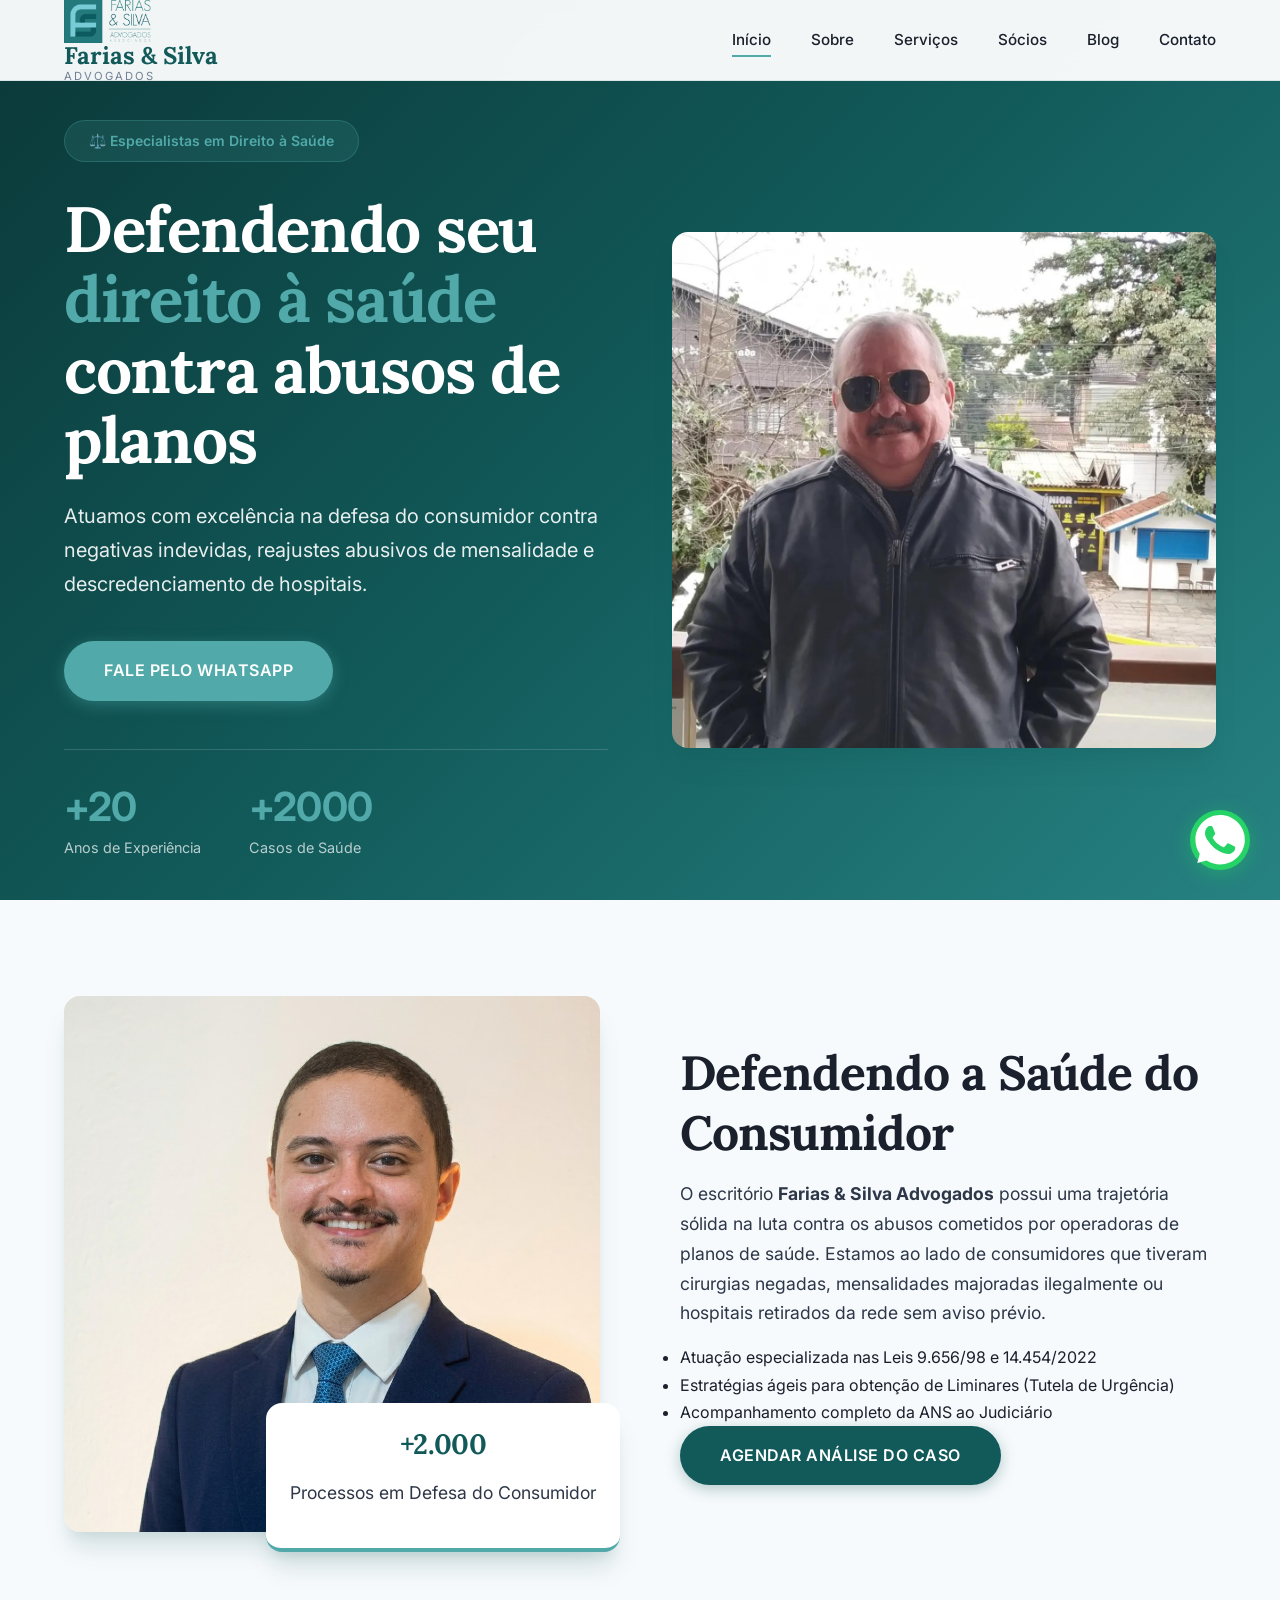
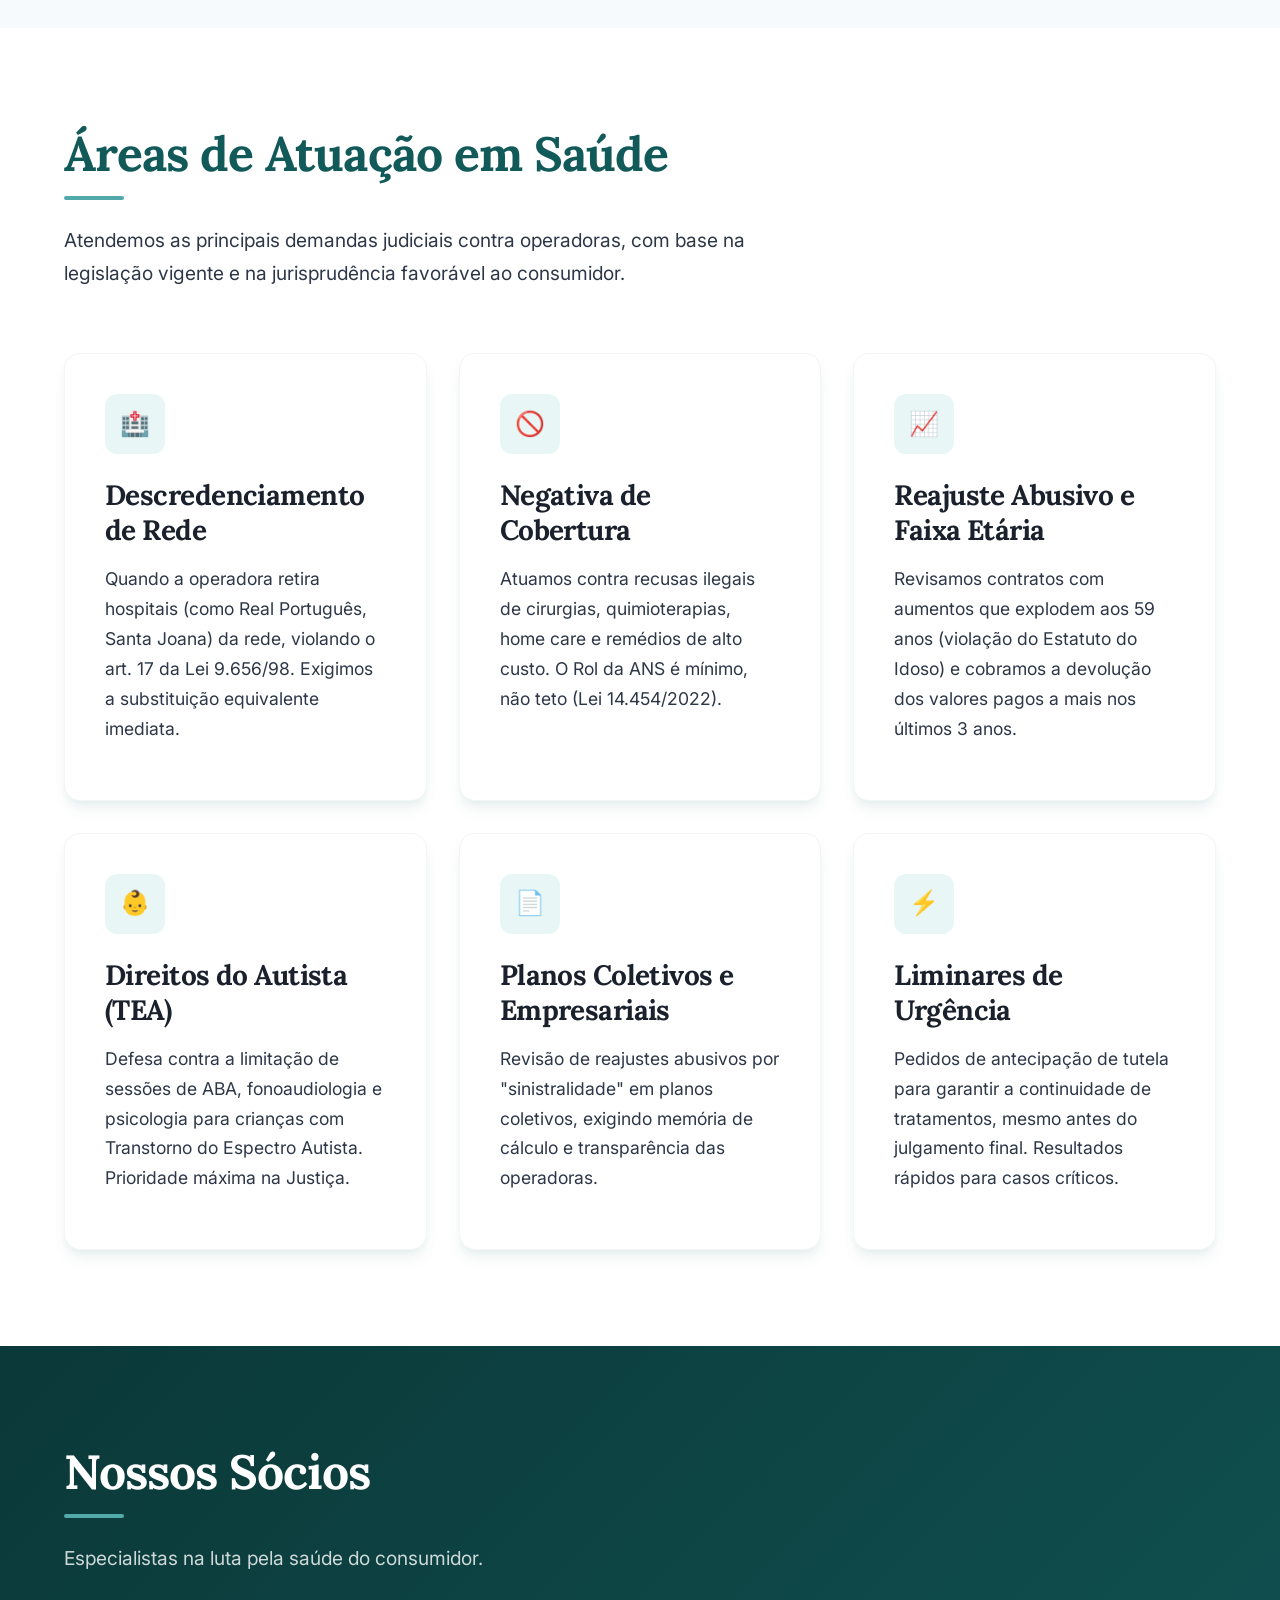
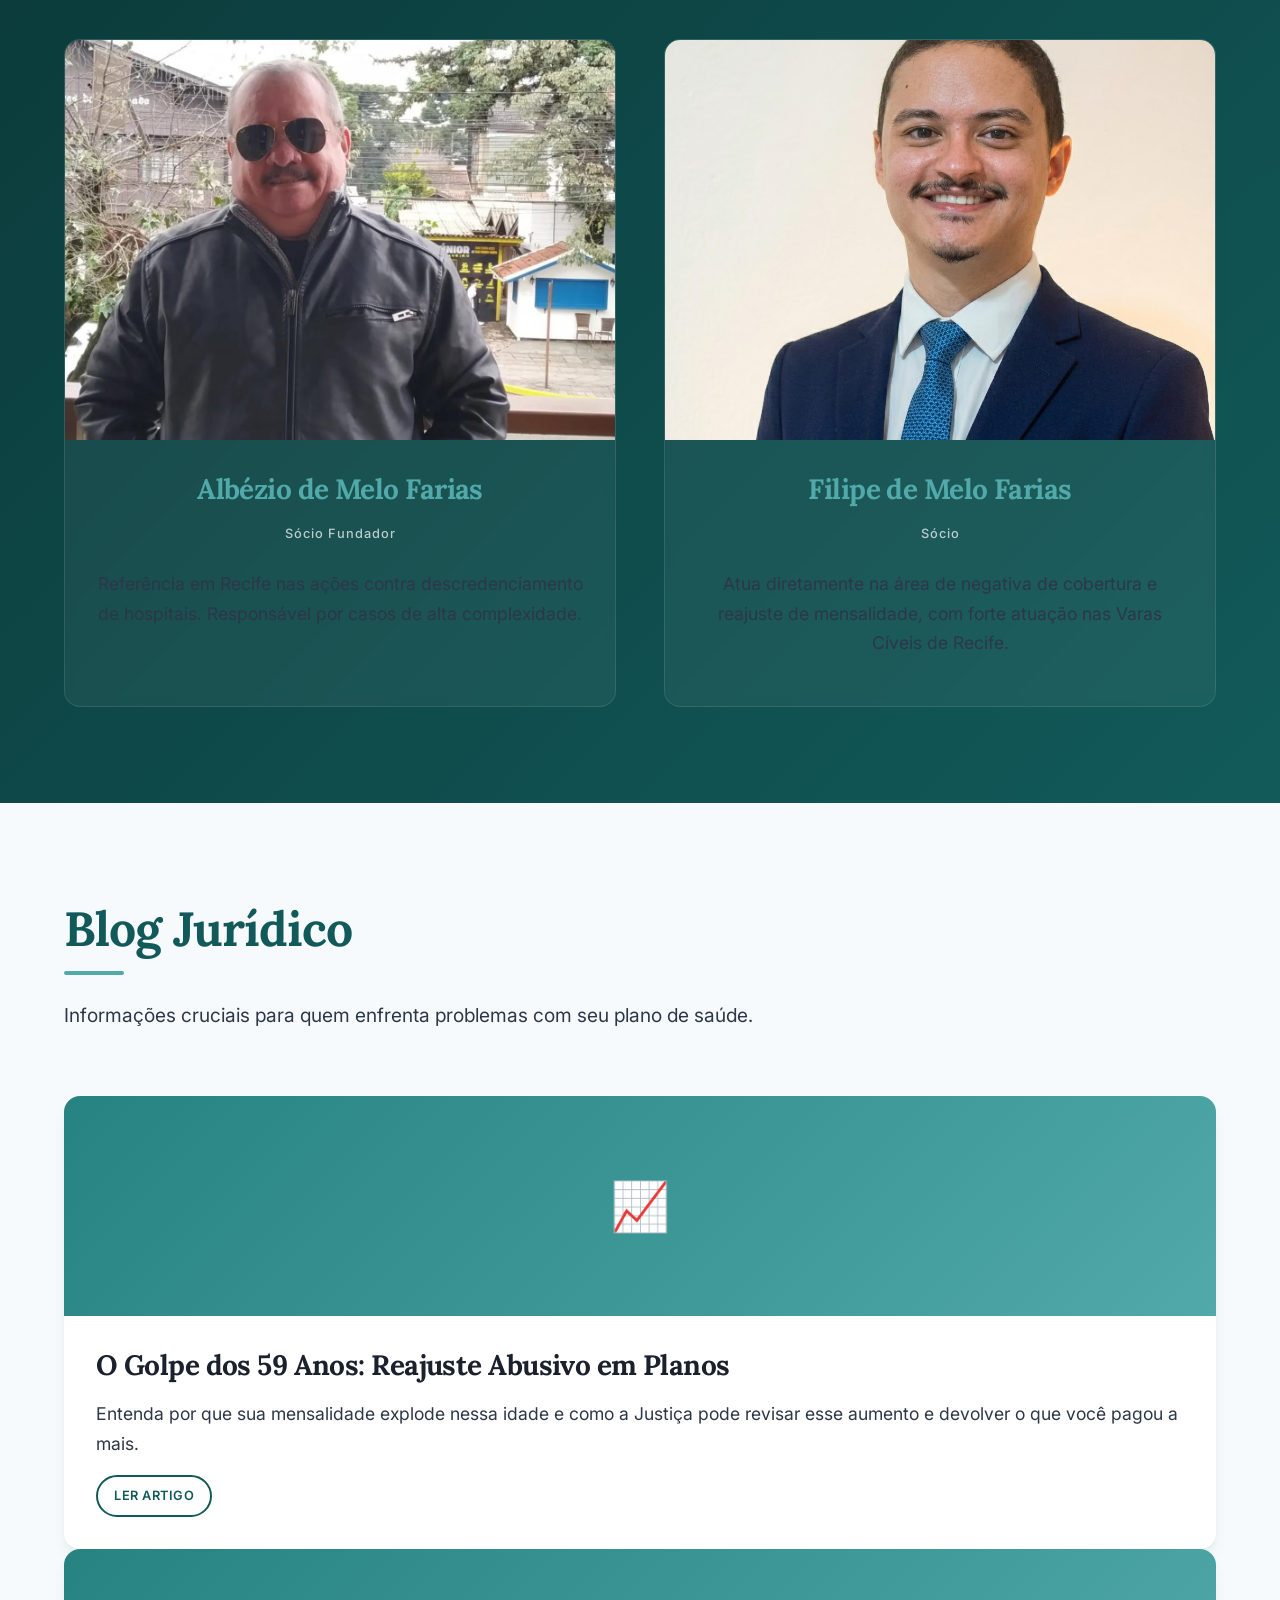
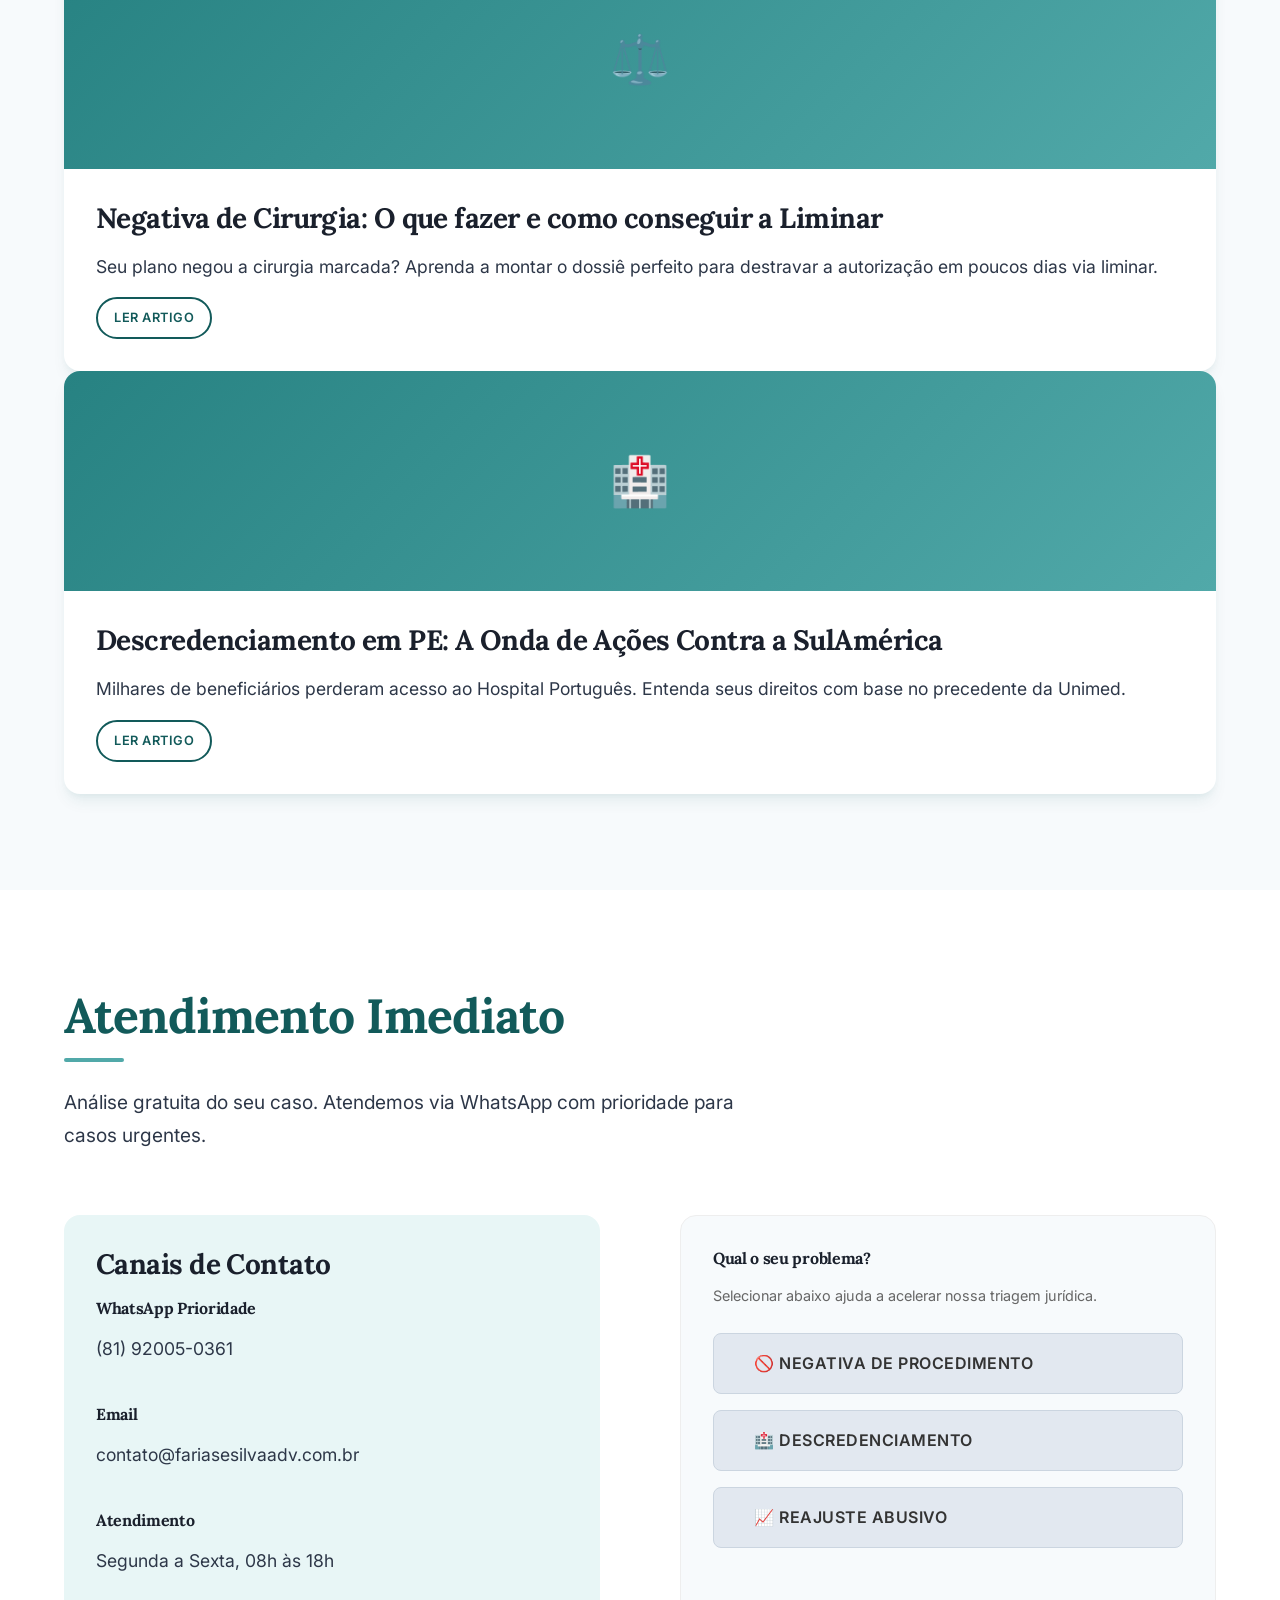
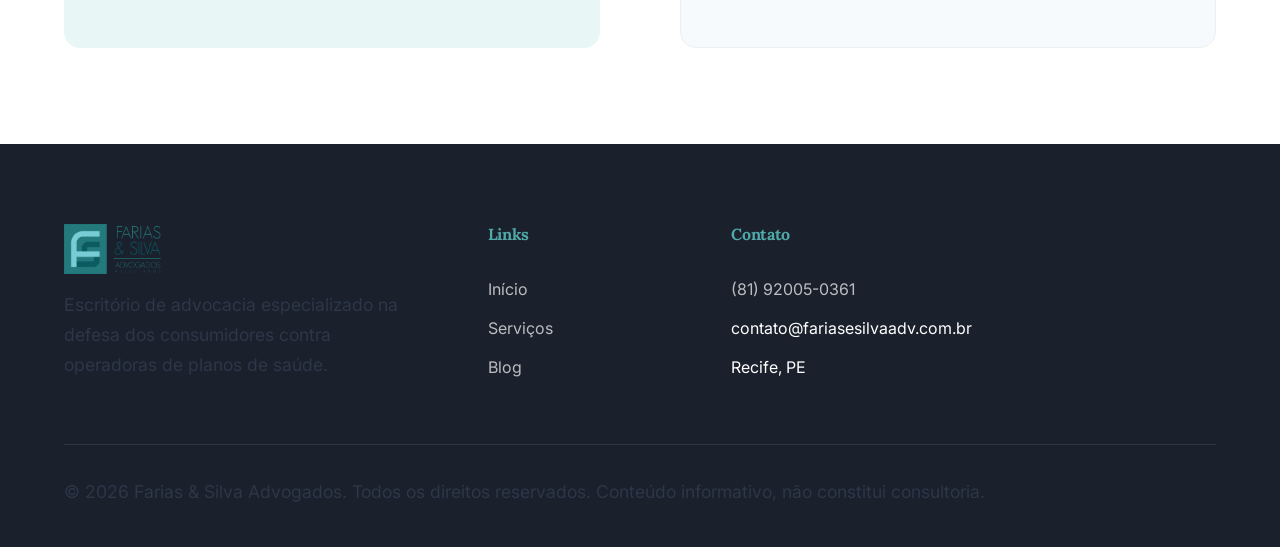
==== index.html @ d3c8b047 "Add files via upload" ====
<!DOCTYPE html>
<html lang="pt-BR">
<head>
  <meta charset="UTF-8">
  <meta name="viewport" content="width=device-width, initial-scale=1.0">
  <title>Farias & Silva Advogados | Especialistas em Direito à Saúde e Planos</title>
  <meta name="description" content="Atuamos na defesa dos consumidores contra abusos de planos de saúde. Negativa de cobertura, reajuste abusivo e descredenciamento de rede. Fale conosco.">
  <meta name="keywords" content="advogado plano de saúde, negativa de cobertura, descredenciamento hospitalar, reajuste abusivo, direito à saúde, SulAmérica, Unimed, Bradesco, Recife">
  <link rel="canonical" href="https://fariasesilvaadvogados.github.io/">
  <link rel="icon" type="image/png" href="assets/images/logomarca.png">
  <link rel="stylesheet" href="assets/css/main.css">
  
  <script type="application/ld+json">
  {
    "@context": "https://schema.org",
    "@type": "LegalService",
    "name": "Farias & Silva Advogados Associados",
    "url": "https://fariasesilvaadvogados.github.io/",
    "areaServed": { "@type": "State", "name": "Pernambuco" },
    "hasOfferCatalog": {
      "@type": "OfferCatalog",
      "name": "Serviços em Direito à Saúde",
      "itemListElement": [
        { "@type": "Offer", "itemOffered": { "@type": "Service", "name": "Revisão de Reajuste Abusivo" } },
        { "@type": "Offer", "itemOffered": { "@type": "Service", "name": "Ações contra Negativa de Cobertura" } },
        { "@type": "Offer", "itemOffered": { "@type": "Service", "name": "Descredenciamento de Rede" } }
      ]
    }
  }
  </script>
</head>
<body>
  <!-- Navbar -->
  <nav class="navbar">
    <div class="container">
      <a href="#" class="logo">
        <img src="assets/images/logomarca.png" alt="Logomarca">
        <div class="logo-text">Farias & Silva<span>ADVOGADOS</span></div>
      </a>
      <ul class="nav-links">
        <li><a href="#inicio" class="active">Início</a></li>
        <li><a href="#sobre">Sobre</a></li>
        <li><a href="#servicos">Serviços</a></li>
        <li><a href="#socios">Sócios</a></li>
        <li><a href="#blog">Blog</a></li>
        <li><a href="#contato">Contato</a></li>
      </ul>
      <button class="mobile-menu-btn"><span></span><span></span><span></span></button>
    </div>
  </nav>

  <!-- Hero Section -->
  <section id="inicio" class="hero">
    <div class="container">
      <div class="hero-content fade-in">
        <span class="hero-badge">⚖️ Especialistas em Direito à Saúde</span>
        <h1>Defendendo seu <span class="highlight">direito à saúde</span> contra abusos de planos</h1>
        <p>Atuamos com excelência na defesa do consumidor contra negativas indevidas, reajustes abusivos de mensalidade e descredenciamento de hospitais.</p>
        <div class="hero-buttons">
          <a href="https://wa.me/5581920050361?text=Ol%C3%A1%2C%20Gostaria%20de%20Tirar%20Uma%20D%C3%BAvida!" class="btn btn-accent">Fale pelo WhatsApp</a>
        </div>
        <div class="hero-stats">
          <div class="stat-item"><h3>+20</h3><p>Anos de Experiência</p></div>
          <div class="stat-item"><h3>+2000</h3><p>Casos de Saúde</p></div>
        </div>
      </div>
      <div class="hero-image fade-in">
        <img src="assets/images/foto-albezio.jpg" alt="Albézio de Melo Farias" loading="lazy">
      </div>
    </div>
  </section>

  <!-- About Section -->
  <section id="sobre" class="about section">
    <div class="container">
      <div class="about-grid">
        <div class="about-image fade-in">
          <img src="assets/images/foto-filipe.jpg" alt="Filipe de Melo Farias" loading="lazy">
          <div class="experience-badge"><h3>+2.000</h3><p>Processos em Defesa do Consumidor</p></div>
        </div>
        <div class="about-content fade-in">
          <h2>Defendendo a Saúde do Consumidor</h2>
          <p>O escritório <strong>Farias & Silva Advogados</strong> possui uma trajetória sólida na luta contra os abusos cometidos por operadoras de planos de saúde. Estamos ao lado de consumidores que tiveram cirurgias negadas, mensalidades majoradas ilegalmente ou hospitais retirados da rede sem aviso prévio.</p>
          <ul class="about-features">
            <li>Atuação especializada nas Leis 9.656/98 e 14.454/2022</li>
            <li>Estratégias ágeis para obtenção de Liminares (Tutela de Urgência)</li>
            <li>Acompanhamento completo da ANS ao Judiciário</li>
          </ul>
          <a href="#contato" class="btn btn-primary">Agendar Análise do Caso</a>
        </div>
      </div>
    </div>
  </section>

  <!-- Services Section -->
  <section id="servicos" class="services section">
    <div class="container">
      <div class="section-header fade-in">
        <h2>Áreas de Atuação em Saúde</h2>
        <p>Atendemos as principais demandas judiciais contra operadoras, com base na legislação vigente e na jurisprudência favorável ao consumidor.</p>
      </div>
      <div class="services-grid">
        <article class="service-card fade-in">
          <div class="service-icon">🏥</div>
          <h3>Descredenciamento de Rede</h3>
          <p>Quando a operadora retira hospitais (como Real Português, Santa Joana) da rede, violando o art. 17 da Lei 9.656/98. Exigimos a substituição equivalente imediata.</p>
        </article>
        <article class="service-card fade-in">
          <div class="service-icon">🚫</div>
          <h3>Negativa de Cobertura</h3>
          <p>Atuamos contra recusas ilegais de cirurgias, quimioterapias, home care e remédios de alto custo. O Rol da ANS é mínimo, não teto (Lei 14.454/2022).</p>
        </article>
        <article class="service-card fade-in">
          <div class="service-icon">📈</div>
          <h3>Reajuste Abusivo e Faixa Etária</h3>
          <p>Revisamos contratos com aumentos que explodem aos 59 anos (violação do Estatuto do Idoso) e cobramos a devolução dos valores pagos a mais nos últimos 3 anos.</p>
        </article>
        <article class="service-card fade-in">
          <div class="service-icon">👶</div>
          <h3>Direitos do Autista (TEA)</h3>
          <p>Defesa contra a limitação de sessões de ABA, fonoaudiologia e psicologia para crianças com Transtorno do Espectro Autista. Prioridade máxima na Justiça.</p>
        </article>
        <article class="service-card fade-in">
          <div class="service-icon">📄</div>
          <h3>Planos Coletivos e Empresariais</h3>
          <p>Revisão de reajustes abusivos por "sinistralidade" em planos coletivos, exigindo memória de cálculo e transparência das operadoras.</p>
        </article>
        <article class="service-card fade-in">
          <div class="service-icon">⚡</div>
          <h3>Liminares de Urgência</h3>
          <p>Pedidos de antecipação de tutela para garantir a continuidade de tratamentos, mesmo antes do julgamento final. Resultados rápidos para casos críticos.</p>
        </article>
      </div>
    </div>
  </section>

  <!-- Partners (Sócios) -->
  <section id="socios" class="partners section">
    <div class="container">
      <div class="section-header fade-in"><h2>Nossos Sócios</h2><p>Especialistas na luta pela saúde do consumidor.</p></div>
      <div class="partners-grid">
        <article class="partner-card fade-in">
          <img src="assets/images/foto-albezio.jpg" class="partner-image" alt="Albézio">
          <div class="partner-info"><h3>Albézio de Melo Farias</h3><p class="partner-role">Sócio Fundador</p><p>Referência em Recife nas ações contra descredenciamento de hospitais. Responsável por casos de alta complexidade.</p></div>
        </article>
        <article class="partner-card fade-in">
          <img src="assets/images/foto-filipe.jpg" class="partner-image" alt="Filipe">
          <div class="partner-info"><h3>Filipe de Melo Farias</h3><p class="partner-role">Sócio</p><p>Atua diretamente na área de negativa de cobertura e reajuste de mensalidade, com forte atuação nas Varas Cíveis de Recife.</p></div>
        </article>
      </div>
    </div>
  </section>

  <!-- Blog Preview -->
  <section id="blog" class="services section" style="background: var(--light-gray);">
    <div class="container">
      <div class="section-header fade-in"><h2>Blog Jurídico</h2><p>Informações cruciais para quem enfrenta problemas com seu plano de saúde.</p></div>
      <div class="blog-grid">
        <article class="blog-card fade-in">
          <div class="blog-image">📈</div>
          <div class="blog-content">
            <h3><a href="blog-post.html">O Golpe dos 59 Anos: Reajuste Abusivo em Planos</a></h3>
            <p>Entenda por que sua mensalidade explode nessa idade e como a Justiça pode revisar esse aumento e devolver o que você pagou a mais.</p>
            <a href="blog-post.html" class="btn btn-outline" style="padding: 0.5rem 1rem; font-size: 0.8rem;">Ler Artigo</a>
          </div>
        </article>
        <article class="blog-card fade-in">
          <div class="blog-image">⚖️</div>
          <div class="blog-content">
            <h3><a href="blog-post.html">Negativa de Cirurgia: O que fazer e como conseguir a Liminar</a></h3>
            <p>Seu plano negou a cirurgia marcada? Aprenda a montar o dossiê perfeito para destravar a autorização em poucos dias via liminar.</p>
            <a href="blog-post.html" class="btn btn-outline" style="padding: 0.5rem 1rem; font-size: 0.8rem;">Ler Artigo</a>
          </div>
        </article>
        <article class="blog-card fade-in">
          <div class="blog-image">🏥</div>
          <div class="blog-content">
            <h3><a href="blog-post.html">Descredenciamento em PE: A Onda de Ações Contra a SulAmérica</a></h3>
            <p>Milhares de beneficiários perderam acesso ao Hospital Português. Entenda seus direitos com base no precedente da Unimed.</p>
            <a href="blog-post.html" class="btn btn-outline" style="padding: 0.5rem 1rem; font-size: 0.8rem;">Ler Artigo</a>
          </div>
        </article>
      </div>
    </div>
  </section>

  <!-- Contact Section (Número Atualizado) -->
  <section id="contato" class="contact section">
    <div class="container">
      <div class="section-header fade-in"><h2>Atendimento Imediato</h2><p>Análise gratuita do seu caso. Atendemos via WhatsApp com prioridade para casos urgentes.</p></div>
      <div class="contact-grid">
        <div class="contact-info fade-in">
          <h3>Canais de Contato</h3>
          <div class="contact-item"><div><h4>WhatsApp Prioridade</h4><p><a href="tel:+5581920050361">(81) 92005-0361</a></p></div></div>
          <div class="contact-item"><div><h4>Email</h4><p>contato@fariasesilvaadv.com.br</p></div></div>
          <div class="contact-item"><div><h4>Atendimento</h4><p>Segunda a Sexta, 08h às 18h</p></div></div>
        </div>
        <div class="contact-form fade-in" style="background: var(--light-gray); padding: 2rem; border-radius: var(--radius); border: 1px solid #eee;">
          <h4 style="margin-bottom: 1rem;">Qual o seu problema?</h4>
          <p style="font-size: 0.9rem; color: #666;">Selecionar abaixo ajuda a acelerar nossa triagem jurídica.</p>
          <div style="margin-top: 1.5rem; display: flex; flex-direction: column; gap: 1rem;">
            <a href="https://wa.me/5581920050361?text=Ol%C3%A1%2C%20Gostaria%20de%20Tirar%20Uma%20D%C3%BAvida!" class="btn btn-primary" style="justify-content: flex-start; border-radius: 8px; background: #e2e8f0; color: #333; box-shadow: none; border: 1px solid #cbd5e0;">🚫 Negativa de Procedimento</a>
            <a href="https://wa.me/5581920050361?text=Ol%C3%A1%2C%20Gostaria%20de%20Tirar%20Uma%20D%C3%BAvida!" class="btn btn-primary" style="justify-content: flex-start; border-radius: 8px; background: #e2e8f0; color: #333; box-shadow: none; border: 1px solid #cbd5e0;">🏥 Descredenciamento</a>
            <a href="https://wa.me/5581920050361?text=Ol%C3%A1%2C%20Gostaria%20de%20Tirar%20Uma%20D%C3%BAvida!" class="btn btn-primary" style="justify-content: flex-start; border-radius: 8px; background: #e2e8f0; color: #333; box-shadow: none; border: 1px solid #cbd5e0;">📈 Reajuste Abusivo</a>
          </div>
        </div>
      </div>
    </div>
  </section>

  <footer class="footer">
    <div class="container">
      <div class="footer-grid">
        <div class="footer-brand">
          <img src="assets/images/logomarca.png" alt="Farias & Silva" style="height:50px; margin-bottom: 1rem;">
          <p>Escritório de advocacia especializado na defesa dos consumidores contra operadoras de planos de saúde.</p>
        </div>
        <div class="footer-links"><h4>Links</h4><ul><li><a href="#inicio">Início</a></li><li><a href="#servicos">Serviços</a></li><li><a href="#blog">Blog</a></li></ul></div>
        <div class="footer-links"><h4>Contato</h4><ul><li><a href="tel:+5581920050361">(81) 92005-0361</a></li><li>contato@fariasesilvaadv.com.br</li><li>Recife, PE</li></ul></div>
      </div>
      <div class="footer-bottom"><p>&copy; <span id="current-year">2026</span> Farias & Silva Advogados. Todos os direitos reservados. Conteúdo informativo, não constitui consultoria.</p></div>
    </div>
  </footer>

  <a href="https://wa.me/5581920050361?text=Ol%C3%A1%2C%20Gostaria%20de%20Tirar%20Uma%20D%C3%BAvida!" class="whatsapp-float" target="_blank">
    <svg viewBox="0 0 24 24" fill="currentColor"><path d="M17.472 14.382c-.297-.149-1.758-.867-2.03-.967-.273-.099-.471-.148-.67.15-.197.297-.767.966-.94 1.164-.173.199-.347.223-.644.075-.297-.15-1.255-.463-2.39-1.475-.883-.788-1.48-1.761-1.653-2.059-.173-.297-.018-.458.13-.606.134-.133.298-.347.446-.52.149-.174.198-.298.298-.497.099-.198.05-.371-.025-.52-.075-.149-.669-1.612-.916-2.207-.242-.579-.487-.5-.669-.51-.173-.008-.371-.01-.57-.01-.198 0-.52.074-.792.372-.272.297-1.04 1.016-1.04 2.479 0 1.462 1.065 2.875 1.213 3.074.149.198 2.096 3.2 5.077 4.487.709.306 1.262.489 1.694.625.712.227 1.36.195 1.871.118.571-.085 1.758-.719 2.006-1.413.248-.694.248-1.289.173-1.413-.074-.124-.272-.198-.57-.347m-5.421 7.403h-.004a9.87 9.87 0 01-5.031-1.378l-.361-.214-3.741.982.998-3.648-.235-.374a9.86 9.86 0 01-1.51-5.26c.001-5.45 4.436-9.884 9.888-9.884 2.64 0 5.122 1.03 6.988 2.898a9.825 9.825 0 012.893 6.994c-.003 5.45-4.437 9.884-9.885 9.884"/></svg>
  </a>
  <script src="assets/js/main.js"></script>
</body>
</html>
---- assets/css/main.css ----
@import url('https://fonts.googleapis.com/css2?family=Inter:wght@400;500;600;700&family=Lora:ital,wght@0,400;0,600;1,400&display=swap');

/* ============================================
   FARIAS & SILVA ADVOGADOS - IDENTIDADE VISUAL
   Cores extraídas diretamente da Logomarca (Teal/Petróleo)
   ============================================ */

:root {
  /* Cores da Logomarca */
  --primary: #125A5A;       /* Texto "FARIAS & SILVA" - Teal Petróleo Escuro */
  --primary-dark: #0B3838;  /* Base para degradês mais escuros */
  --primary-light: #278282; /* Texto "ADVOGADOS" - Teal Médio */
  --accent: #51A9A9;        /* Texto "ASSOCIADOS" - Teal Claro (Destaque) */
  --accent-light: #E8F6F6;  /* Fundos claros em tom de teal */
  
  /* Cores Neutras */
  --dark: #1A202C;          /* Textos escuros */
  --dark-secondary: #2D3748;
  --gray: #718096;
  --light-gray: #F7FAFC;    /* Fundo do site */
  --white: #ffffff;
  
  /* Sombras e Transições */
  --shadow: 0 10px 15px -3px rgba(18, 90, 90, 0.08), 0 4px 6px -2px rgba(18, 90, 90, 0.05);
  --shadow-lg: 0 20px 25px -5px rgba(18, 90, 90, 0.15), 0 10px 10px -5px rgba(18, 90, 90, 0.06);
  --transition: all 0.3s cubic-bezier(0.4, 0, 0.2, 1);
  --radius: 16px;
}

* { margin: 0; padding: 0; box-sizing: border-box; }

html { scroll-behavior: smooth; scroll-padding-top: 80px; }

body {
  font-family: 'Inter', -apple-system, sans-serif;
  line-height: 1.7;
  color: var(--dark);
  background-color: var(--white);
  overflow-x: hidden;
  -webkit-font-smoothing: antialiased;
}

/* Tipografia */
h1, h2, h3, h4, h5, h6 {
  font-family: 'Lora', serif;
  font-weight: 700;
  line-height: 1.25;
  margin-bottom: 1rem;
  letter-spacing: -0.02em;
}

h1 { font-size: clamp(2.5rem, 5vw, 4rem); }
h2 { font-size: clamp(2rem, 4vw, 3rem); }
h3 { font-size: clamp(1.25rem, 3vw, 1.75rem); }

p { margin-bottom: 1rem; color: var(--dark-secondary); font-size: 1.1rem; }
a { text-decoration: none; color: inherit; transition: var(--transition); }
img { max-width: 100%; height: auto; display: block; }

.container { max-width: 1200px; margin: 0 auto; padding: 0 1.5rem; }
.section { padding: 6rem 0; }

/* Títulos das Seções */
.section-header { margin-bottom: 4rem; max-width: 700px; }
.section-header h2 { color: var(--primary); position: relative; padding-bottom: 1rem; }
.section-header h2::after {
  content: ''; position: absolute; bottom: 0; left: 0;
  width: 60px; height: 4px;
  background: var(--accent); border-radius: 2px;
}
.section-header p { font-size: 1.2rem; margin-top: 1.5rem; }

/* Botões (Cores da Marca) */
.btn {
  display: inline-flex; align-items: center; justify-content: center; gap: 0.75rem;
  padding: 1rem 2.5rem; border-radius: 50px;
  font-weight: 600; font-size: 1rem; cursor: pointer; border: none;
  transition: var(--transition); text-transform: uppercase; letter-spacing: 0.5px;
}

.btn-primary {
  background: var(--primary); color: var(--white);
  box-shadow: 0 4px 15px rgba(18, 90, 90, 0.3);
}
.btn-primary:hover { transform: translateY(-3px); box-shadow: 0 8px 25px rgba(18, 90, 90, 0.4); }

.btn-outline {
  background: transparent; color: var(--primary);
  border: 2px solid var(--primary);
}
.btn-outline:hover { background: var(--primary); color: var(--white); }

.btn-accent {
  background: var(--accent); color: var(--white);
  box-shadow: 0 4px 15px rgba(81, 169, 169, 0.4);
}
.btn-accent:hover { transform: translateY(-3px); box-shadow: 0 8px 25px rgba(81, 169, 169, 0.5); }

/* Navegação */
.navbar {
  position: fixed; top: 0; left: 0; width: 100%; z-index: 1000;
  background: rgba(255, 255, 255, 0.95); backdrop-filter: blur(12px);
  border-bottom: 1px solid rgba(18, 90, 90, 0.1);
  transition: var(--transition);
}
.navbar .container { display: flex; justify-content: space-between; align-items: center; height: 80px; }
.logo img { height: 45px; width: auto; }
.logo-text { font-size: 1.5rem; font-weight: 700; color: var(--primary); line-height: 1.1; font-family: 'Lora', serif; }
.logo-text span { font-size: 0.7rem; font-weight: 400; color: var(--gray); letter-spacing: 2px; font-family: 'Inter', sans-serif; display: block; }

.nav-links { display: flex; list-style: none; gap: 2.5rem; align-items: center; }
.nav-links a { font-weight: 500; color: var(--dark); position: relative; padding: 0.5rem 0; font-size: 0.95rem; }
.nav-links a::after {
  content: ''; position: absolute; bottom: 0; left: 0; width: 0; height: 2px;
  background: var(--accent); transition: var(--transition);
}
.nav-links a:hover::after, .nav-links a.active::after { width: 100%; }
.mobile-menu-btn { display: none; background: none; border: none; cursor: pointer; padding: 0.5rem; }

/* Hero Section (Degradê escuro para médio da logomarca) */
.hero {
  min-height: 100vh; display: flex; align-items: center;
  background: linear-gradient(135deg, var(--primary-dark) 0%, var(--primary) 50%, var(--primary-light) 100%);
  position: relative; overflow: hidden; padding-top: 80px;
}
.hero .container { display: grid; grid-template-columns: 1fr 1fr; gap: 4rem; align-items: center; position: relative; z-index: 1; }
.hero-content { color: var(--white); }
.hero-badge {
  display: inline-block; background: rgba(81, 169, 169, 0.15); color: var(--accent);
  padding: 0.5rem 1.5rem; border-radius: 50px; font-size: 0.875rem; font-weight: 600;
  margin-bottom: 2rem; border: 1px solid rgba(81, 169, 169, 0.3);
}
.hero h1 { margin-bottom: 1.5rem; line-height: 1.1; }
.hero h1 .highlight { color: var(--accent); }
.hero p { font-size: 1.25rem; color: rgba(255, 255, 255, 0.9); margin-bottom: 2.5rem; max-width: 550px; }
.hero-image img { border-radius: var(--radius); box-shadow: var(--shadow-lg); width: 100%; max-height: 600px; object-fit: cover; }
.hero-stats { display: flex; gap: 3rem; margin-top: 3rem; padding-top: 2rem; border-top: 1px solid rgba(255, 255, 255, 0.15); }
.stat-item h3 { font-size: 2.5rem; color: var(--accent); margin-bottom: 0.25rem; font-family: 'Inter', sans-serif; }
.stat-item p { font-size: 0.9rem; color: rgba(255, 255, 255, 0.7); margin: 0; }

/* Sobre */
.about { background: var(--light-gray); }
.about-grid { display: grid; grid-template-columns: 1fr 1fr; gap: 5rem; align-items: center; }
.about-image img { border-radius: var(--radius); box-shadow: var(--shadow-lg); }
.about-image .experience-badge {
  position: absolute; bottom: -20px; right: -20px;
  background: var(--white); color: var(--primary);
  padding: 1.5rem; border-radius: var(--radius);
  text-align: center; box-shadow: var(--shadow-lg);
  border-bottom: 4px solid var(--accent);
}

/* Serviços */
.services { background: var(--white); }
.services-grid { display: grid; grid-template-columns: repeat(auto-fit, minmax(280px, 1fr)); gap: 2rem; }
.service-card {
  background: var(--white); padding: 2.5rem; border-radius: var(--radius);
  box-shadow: var(--shadow); border: 1px solid rgba(18, 90, 90, 0.05);
  transition: var(--transition); position: relative; overflow: hidden;
}
.service-card:hover { transform: translateY(-8px); box-shadow: var(--shadow-lg); }
.service-icon {
  width: 60px; height: 60px; background: var(--accent-light); border-radius: 12px;
  display: flex; align-items: center; justify-content: center; margin-bottom: 1.5rem;
  color: var(--primary); font-size: 1.5rem;
}
.service-card:hover .service-icon { background: var(--primary); color: var(--white); transition: var(--transition); }

/* Sócios */
.partners {
  background: linear-gradient(135deg, var(--primary-dark), var(--primary));
  color: var(--white); padding: 6rem 0;
}
.partners .section-header h2 { color: var(--white); }
.partners .section-header p { color: rgba(255, 255, 255, 0.8); }
.partners-grid { display: grid; grid-template-columns: repeat(auto-fit, minmax(300px, 1fr)); gap: 3rem; }
.partner-card {
  background: rgba(255, 255, 255, 0.05); backdrop-filter: blur(4px);
  border-radius: var(--radius); overflow: hidden; text-align: center;
  border: 1px solid rgba(255, 255, 255, 0.1); transition: var(--transition);
}
.partner-card:hover { transform: translateY(-8px); background: rgba(255, 255, 255, 0.15); }
.partner-image { width: 100%; height: 400px; object-fit: cover; }
.partner-info { padding: 2rem; }
.partner-info h3 { color: var(--accent); font-family: 'Lora', serif; }
.partner-role { color: rgba(255, 255, 255, 0.7); letter-spacing: 1px; font-size: 0.8rem; font-weight: 500; margin-bottom: 1.5rem; }

/* Blog */
.blog-card {
  background: var(--white); border-radius: var(--radius); overflow: hidden;
  box-shadow: var(--shadow); transition: var(--transition);
}
.blog-card:hover { transform: translateY(-5px); box-shadow: var(--shadow-lg); }
.blog-image { height: 220px; background: linear-gradient(135deg, var(--primary-light), var(--accent)); display: flex; align-items: center; justify-content: center; font-size: 3rem; color: var(--white); }
.blog-content { padding: 2rem; }

/* Contato */
.contact { background: var(--white); }
.contact-grid { display: grid; grid-template-columns: 1fr 1fr; gap: 5rem; }
.contact-info { padding: 2rem; background: var(--accent-light); border-radius: var(--radius); }
.contact-item { display: flex; gap: 1rem; margin-bottom: 1.5rem; }
.contact-item svg { color: var(--primary); flex-shrink: 0; }

/* Footer */
.footer { background: var(--dark); color: var(--white); padding: 5rem 0 1.5rem; }
.footer-grid { display: grid; grid-template-columns: 2fr 1fr 1fr 1fr; gap: 4rem; margin-bottom: 3rem; }
.footer-links h4 { color: var(--accent); margin-bottom: 2rem; font-family: 'Lora', serif; }
.footer-links li { margin-bottom: 0.75rem; list-style: none; }
.footer-links a { color: rgba(255,255,255,0.7); }
.footer-links a:hover { color: var(--accent); }
.footer-bottom { border-top: 1px solid rgba(255, 255, 255, 0.1); padding-top: 2rem; display: flex; justify-content: space-between; }

/* Responsividade */
@media (max-width: 992px) {
  .hero .container, .about-grid, .contact-grid { grid-template-columns: 1fr; gap: 2rem; }
  .hero-stats { flex-direction: column; gap: 1rem; text-align: center; align-items: center; }
}
@media (max-width: 768px) {
  .nav-links { position: fixed; top: 80px; left: -100%; width: 100%; height: calc(100vh - 80px); background: var(--white); flex-direction: column; padding: 2rem; transition: var(--transition); gap: 1.5rem; }
  .nav-links.active { left: 0; }
  .mobile-menu-btn { display: block; }
  .footer-grid { grid-template-columns: 1fr 1fr; gap: 2rem; }
}
@media (max-width: 480px) { .footer-grid { grid-template-columns: 1fr; } }

/* Animações */
.fade-in { opacity: 0; transform: translateY(30px); transition: all 0.6s ease; }
.fade-in.visible { opacity: 1; transform: translateY(0); }

/* Botão WhatsApp */
.whatsapp-float { position: fixed; bottom: 30px; right: 30px; z-index: 9999; background: #25D366; color: #fff; width: 60px; height: 60px; border-radius: 50%; display: flex; align-items: center; justify-content: center; box-shadow: 0 4px 20px rgba(37, 211, 102, 0.4); animation: pulse 2s infinite; }
.whatsapp-float:hover { transform: scale(1.1); }
@keyframes pulse { 0% { box-shadow: 0 0 0 0 rgba(37, 211, 102, 0.7); } 70% { box-shadow: 0 0 0 20px rgba(37, 211, 102, 0); } 100% { box-shadow: 0 0 0 0 rgba(37, 211, 102, 0); } }
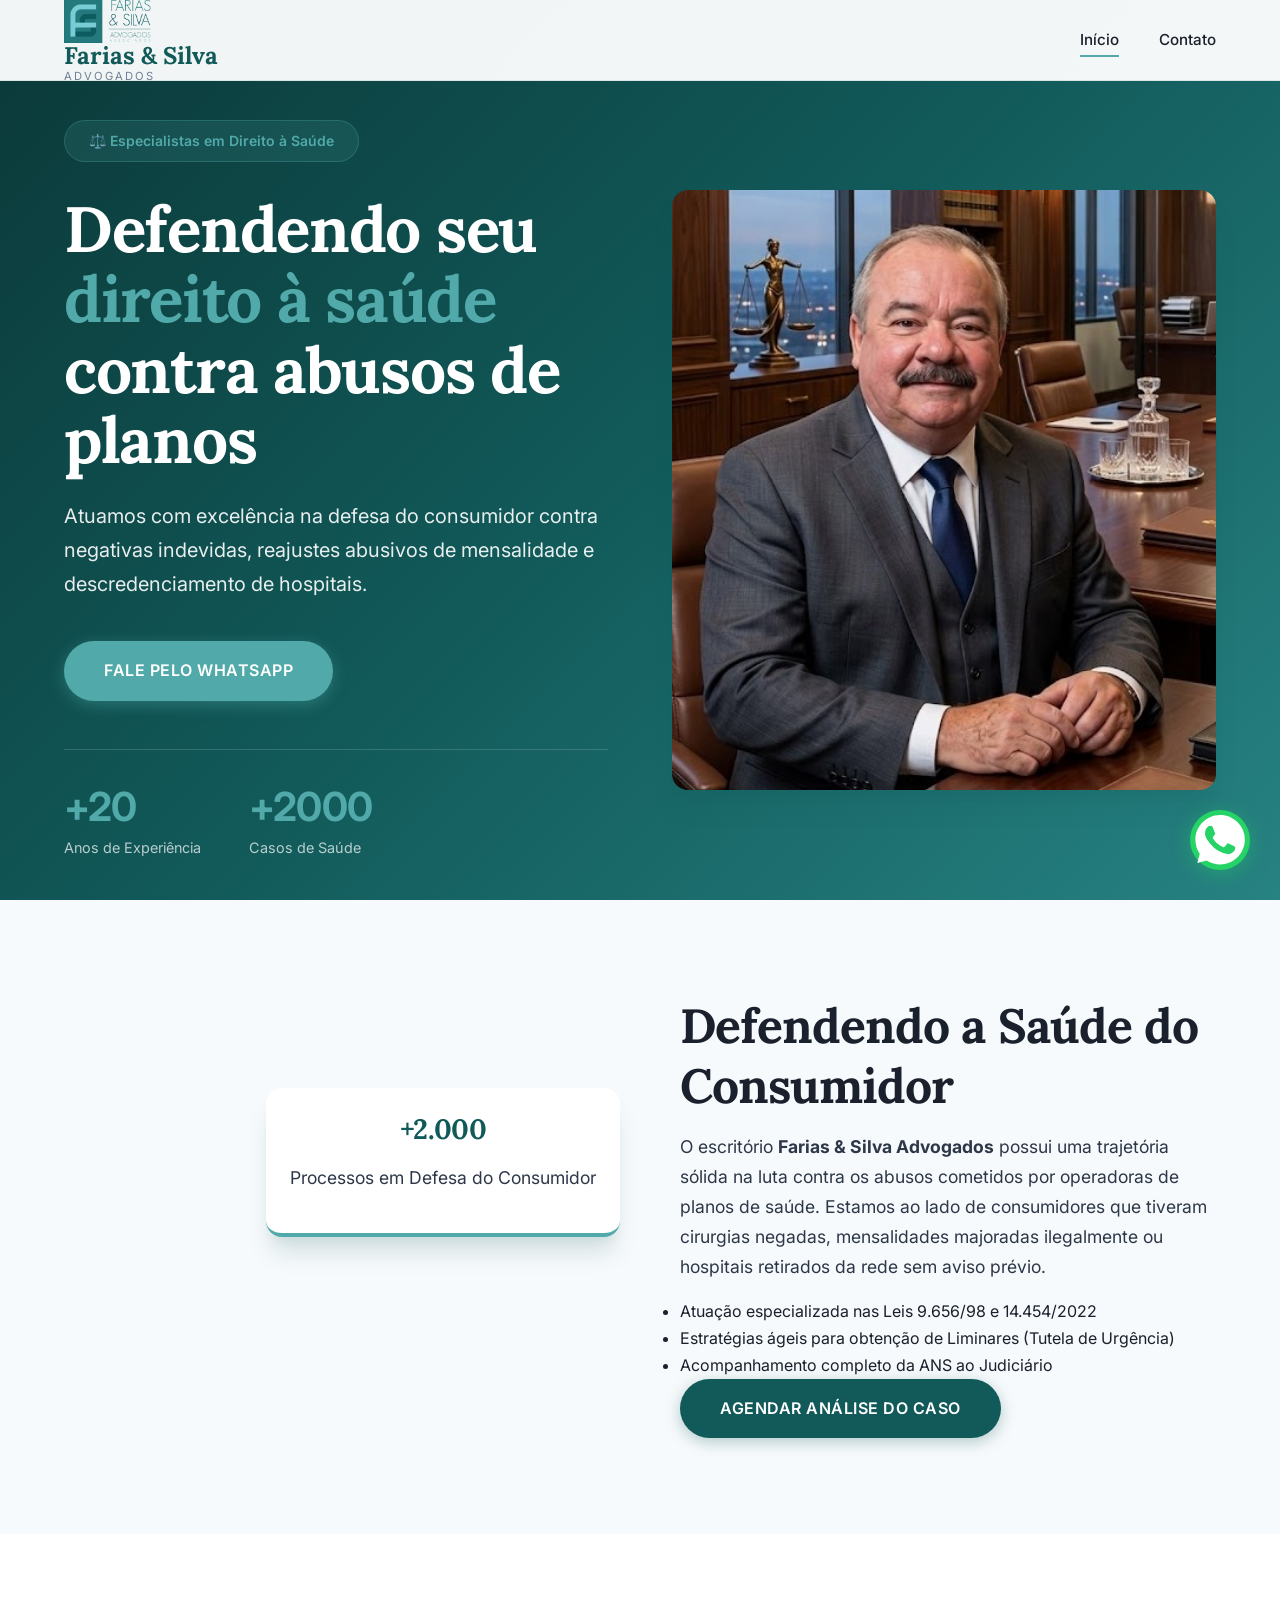
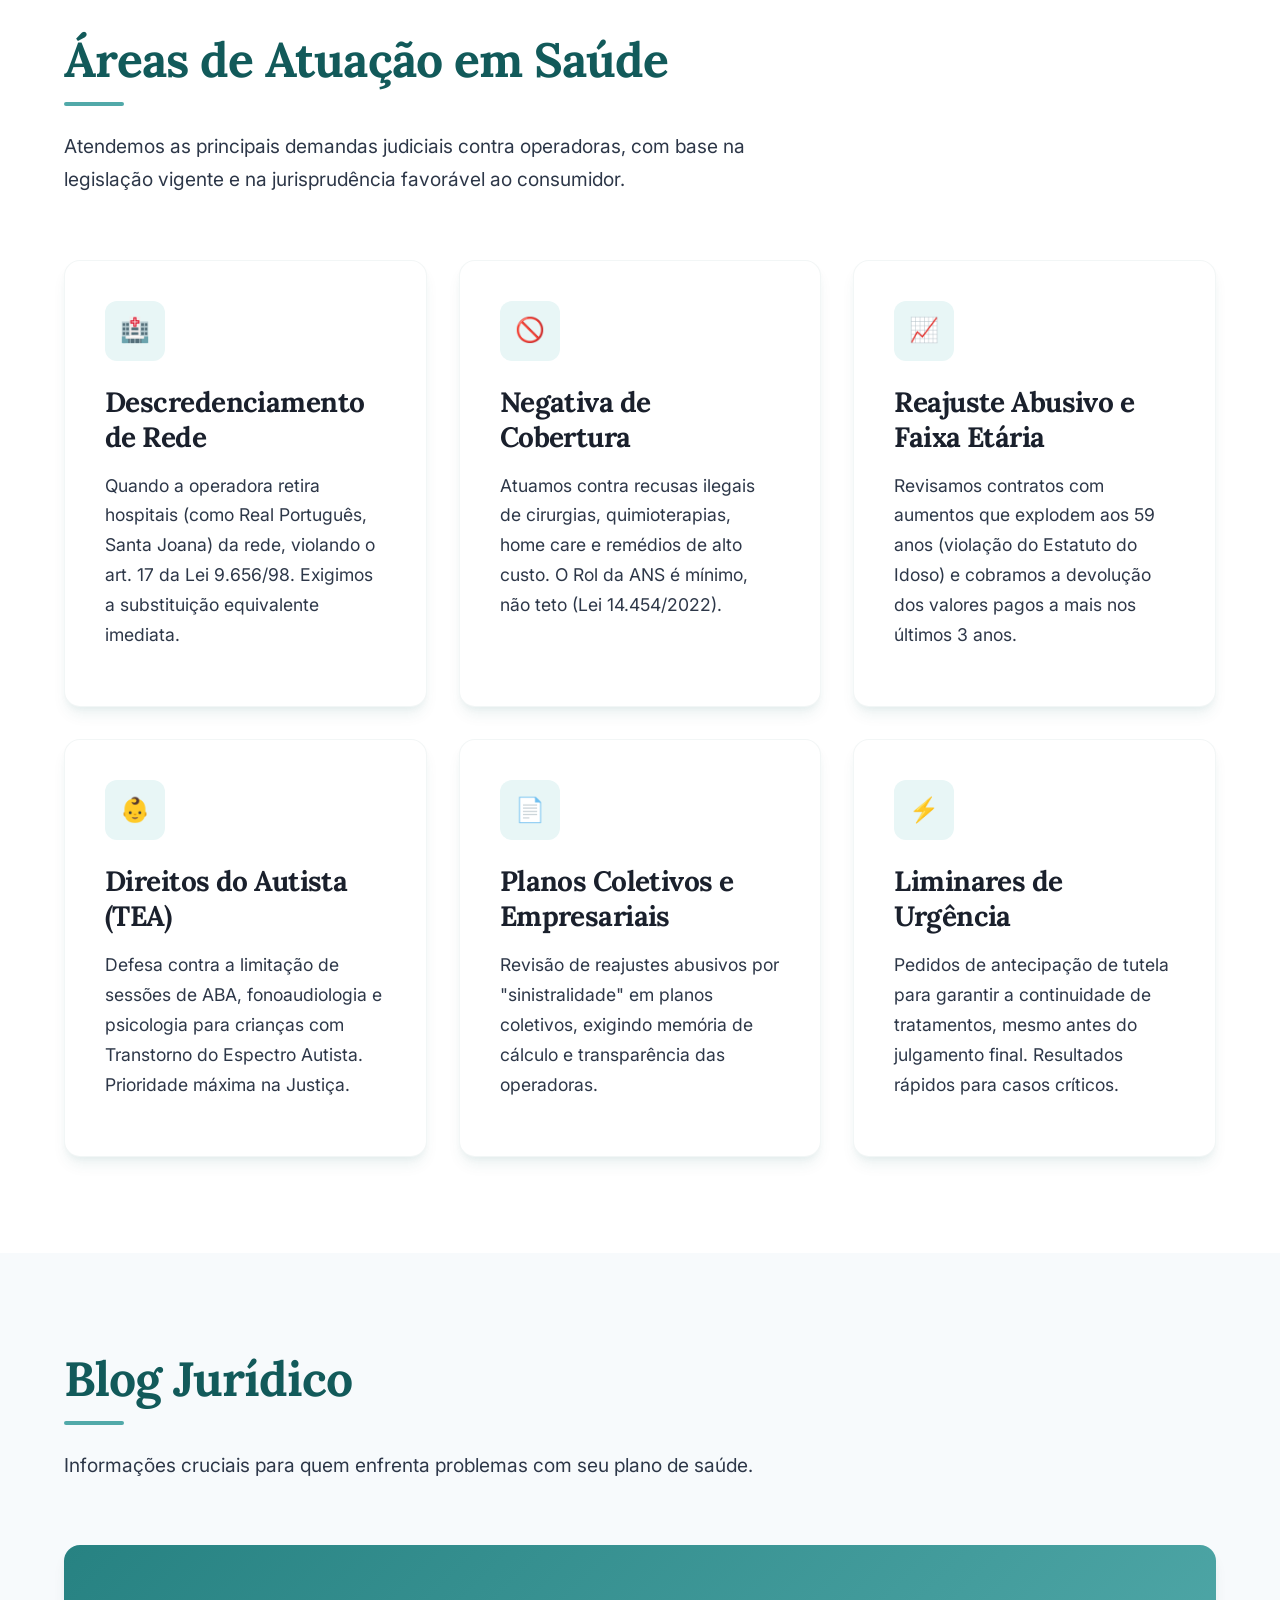
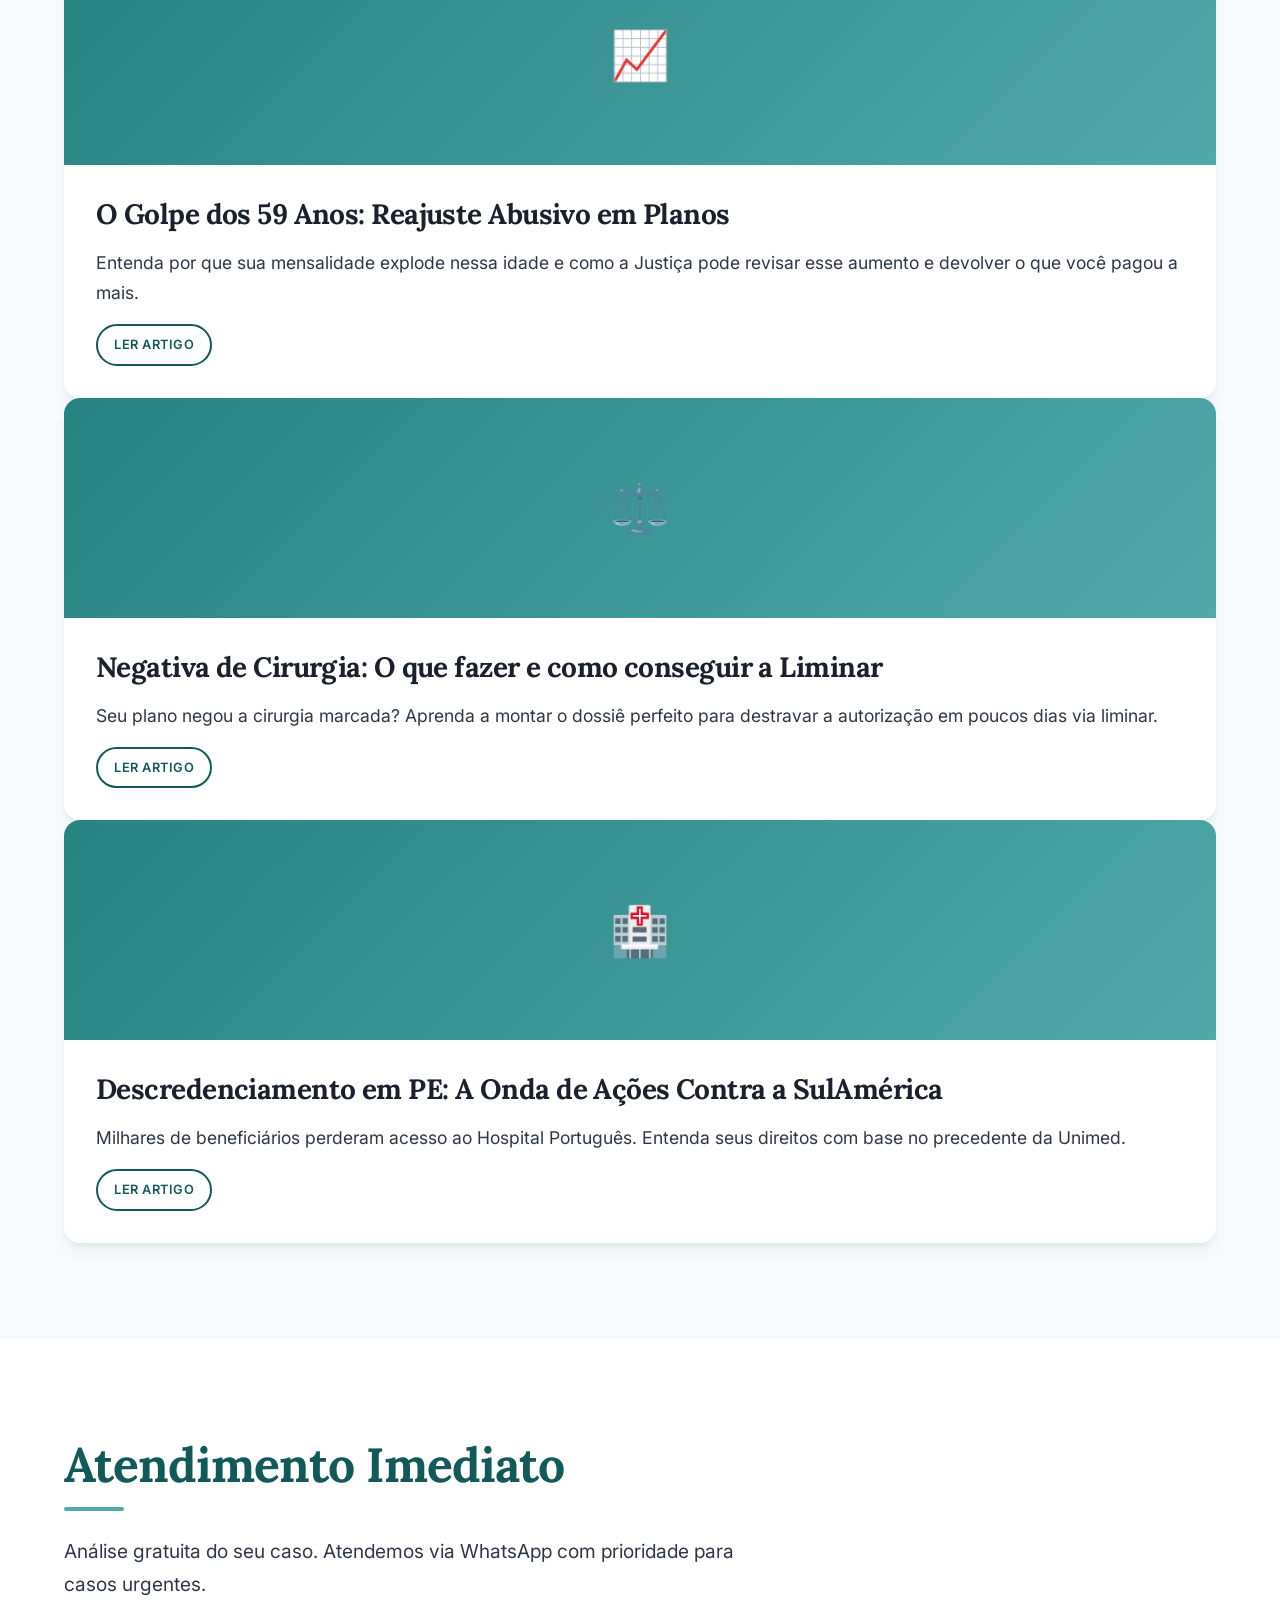
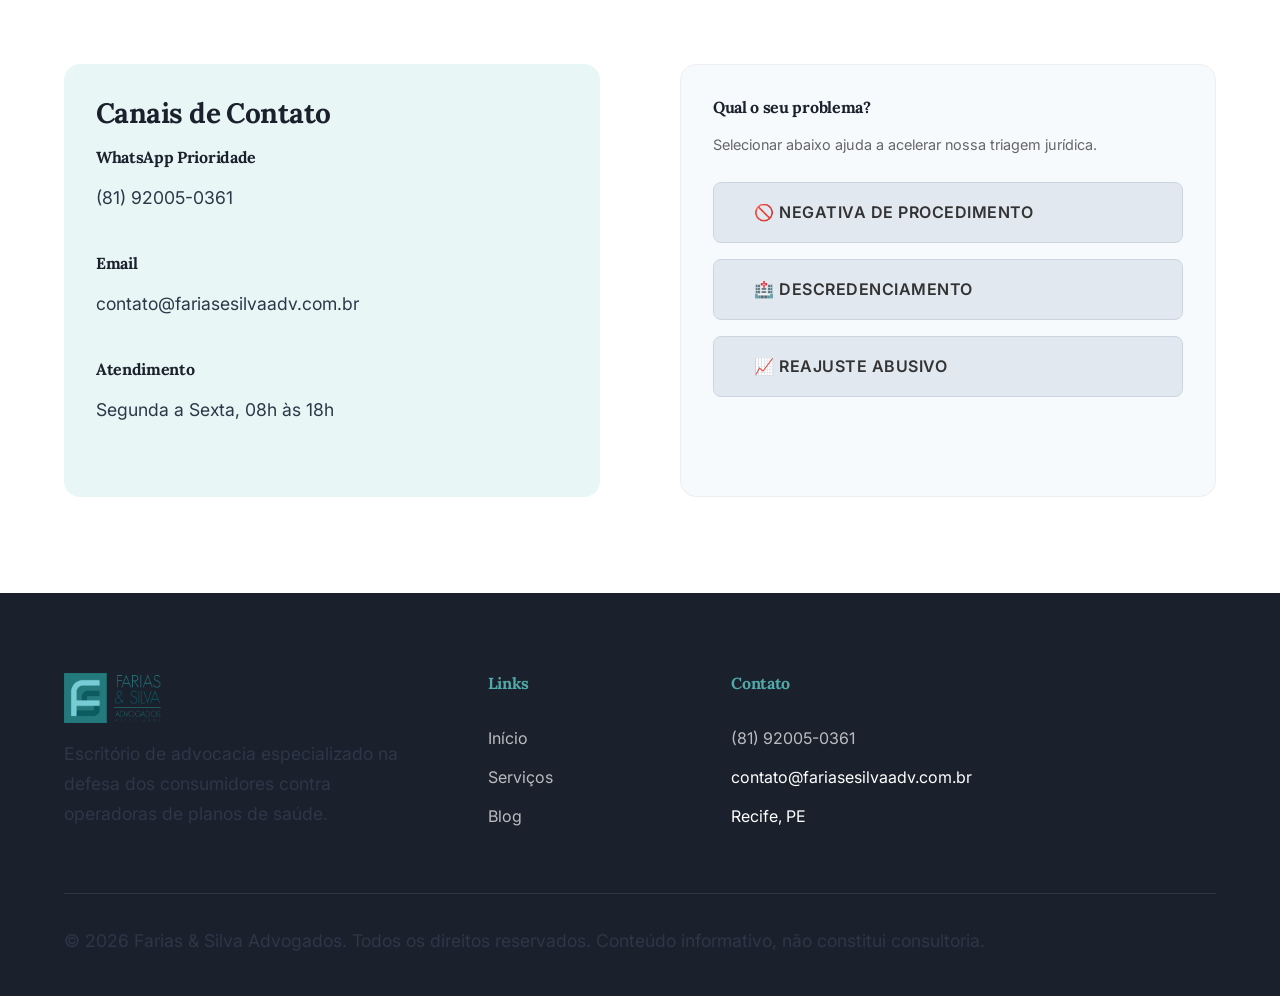
==== commit 1ae6af9b: "Add files via upload" ====
--- a/index.html
+++ b/index.html
@@ -39,10 +39,6 @@
       </a>
       <ul class="nav-links">
         <li><a href="#inicio" class="active">Início</a></li>
-        <li><a href="#sobre">Sobre</a></li>
-        <li><a href="#servicos">Serviços</a></li>
-        <li><a href="#socios">Sócios</a></li>
-        <li><a href="#blog">Blog</a></li>
         <li><a href="#contato">Contato</a></li>
       </ul>
       <button class="mobile-menu-btn"><span></span><span></span><span></span></button>
@@ -75,8 +71,7 @@
     <div class="container">
       <div class="about-grid">
         <div class="about-image fade-in">
-          <img src="assets/images/foto-filipe.jpg" alt="Filipe de Melo Farias" loading="lazy">
-          <div class="experience-badge"><h3>+2.000</h3><p>Processos em Defesa do Consumidor</p></div>
+         <div class="experience-badge"><h3>+2.000</h3><p>Processos em Defesa do Consumidor</p></div>
         </div>
         <div class="about-content fade-in">
           <h2>Defendendo a Saúde do Consumidor</h2>
@@ -134,23 +129,6 @@
     </div>
   </section>
 
-  <!-- Partners (Sócios) -->
-  <section id="socios" class="partners section">
-    <div class="container">
-      <div class="section-header fade-in"><h2>Nossos Sócios</h2><p>Especialistas na luta pela saúde do consumidor.</p></div>
-      <div class="partners-grid">
-        <article class="partner-card fade-in">
-          <img src="assets/images/foto-albezio.jpg" class="partner-image" alt="Albézio">
-          <div class="partner-info"><h3>Albézio de Melo Farias</h3><p class="partner-role">Sócio Fundador</p><p>Referência em Recife nas ações contra descredenciamento de hospitais. Responsável por casos de alta complexidade.</p></div>
-        </article>
-        <article class="partner-card fade-in">
-          <img src="assets/images/foto-filipe.jpg" class="partner-image" alt="Filipe">
-          <div class="partner-info"><h3>Filipe de Melo Farias</h3><p class="partner-role">Sócio</p><p>Atua diretamente na área de negativa de cobertura e reajuste de mensalidade, com forte atuação nas Varas Cíveis de Recife.</p></div>
-        </article>
-      </div>
-    </div>
-  </section>
-
   <!-- Blog Preview -->
   <section id="blog" class="services section" style="background: var(--light-gray);">
     <div class="container">
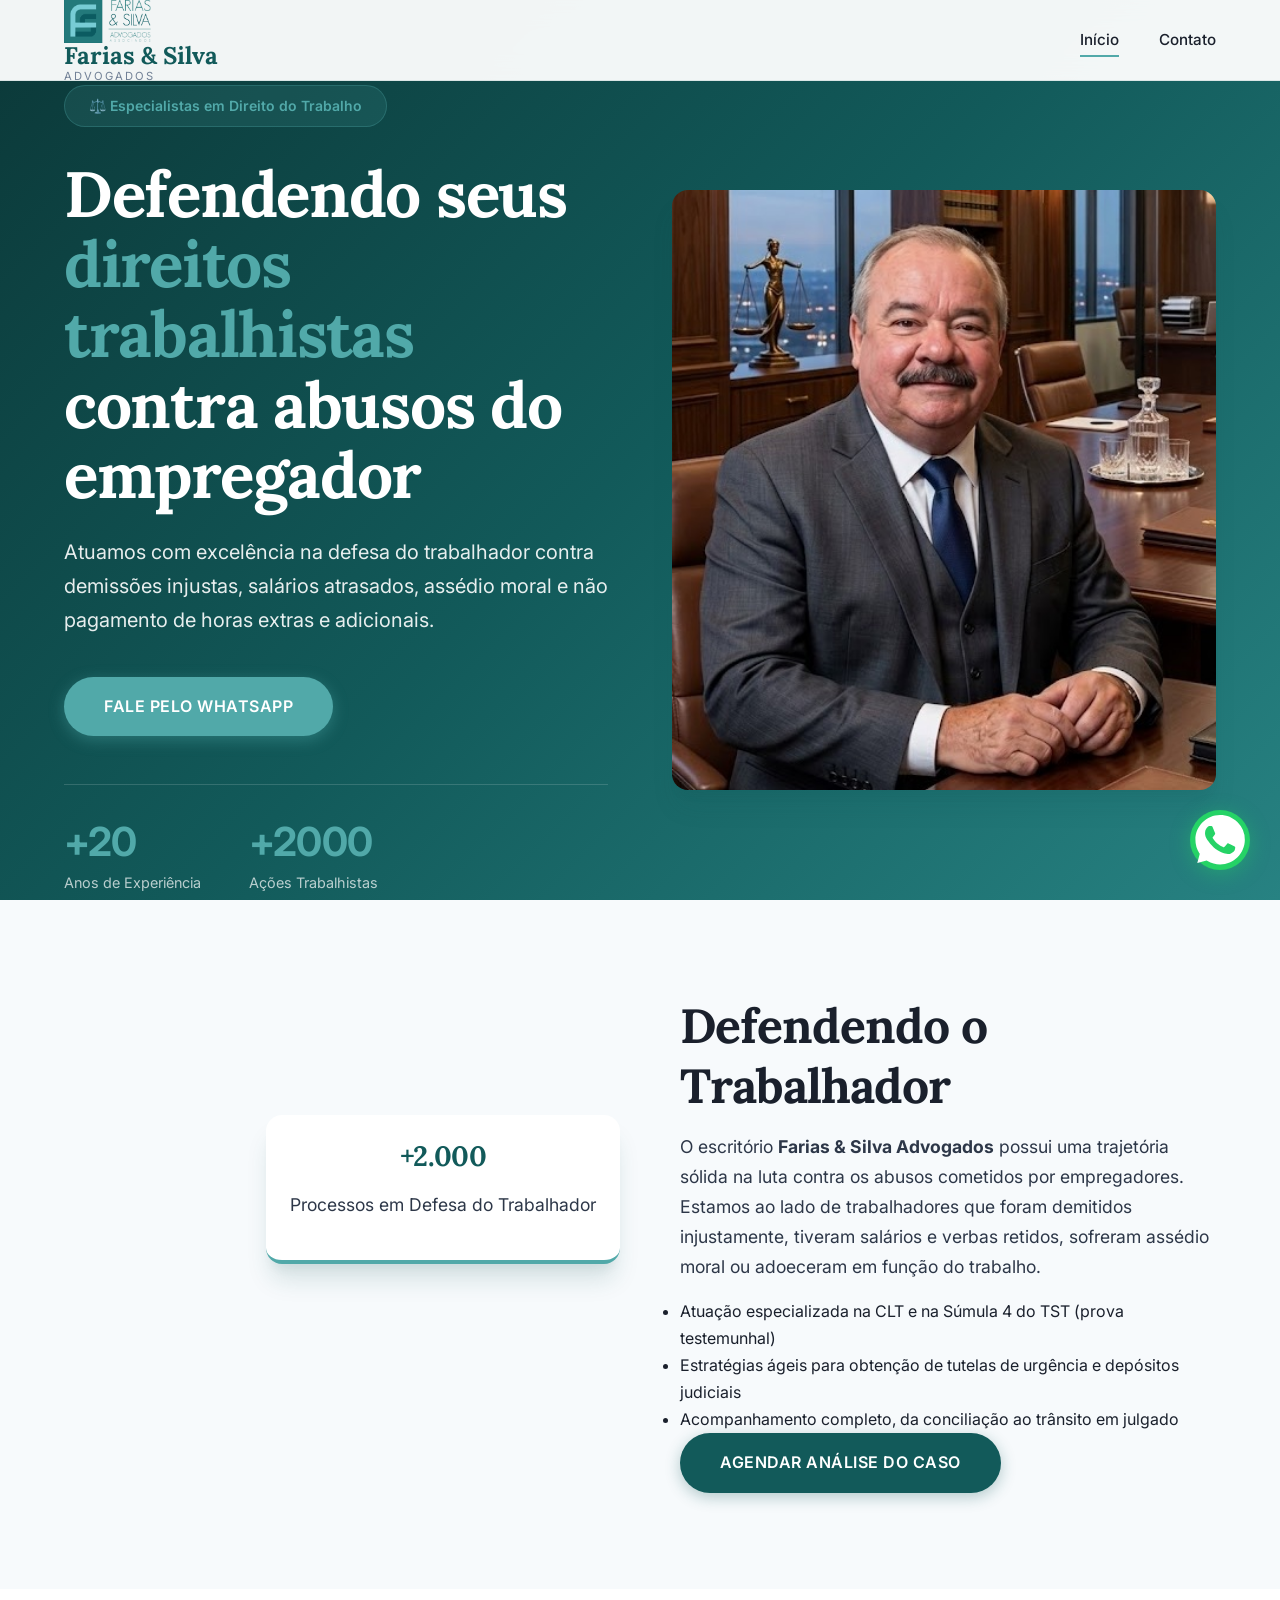
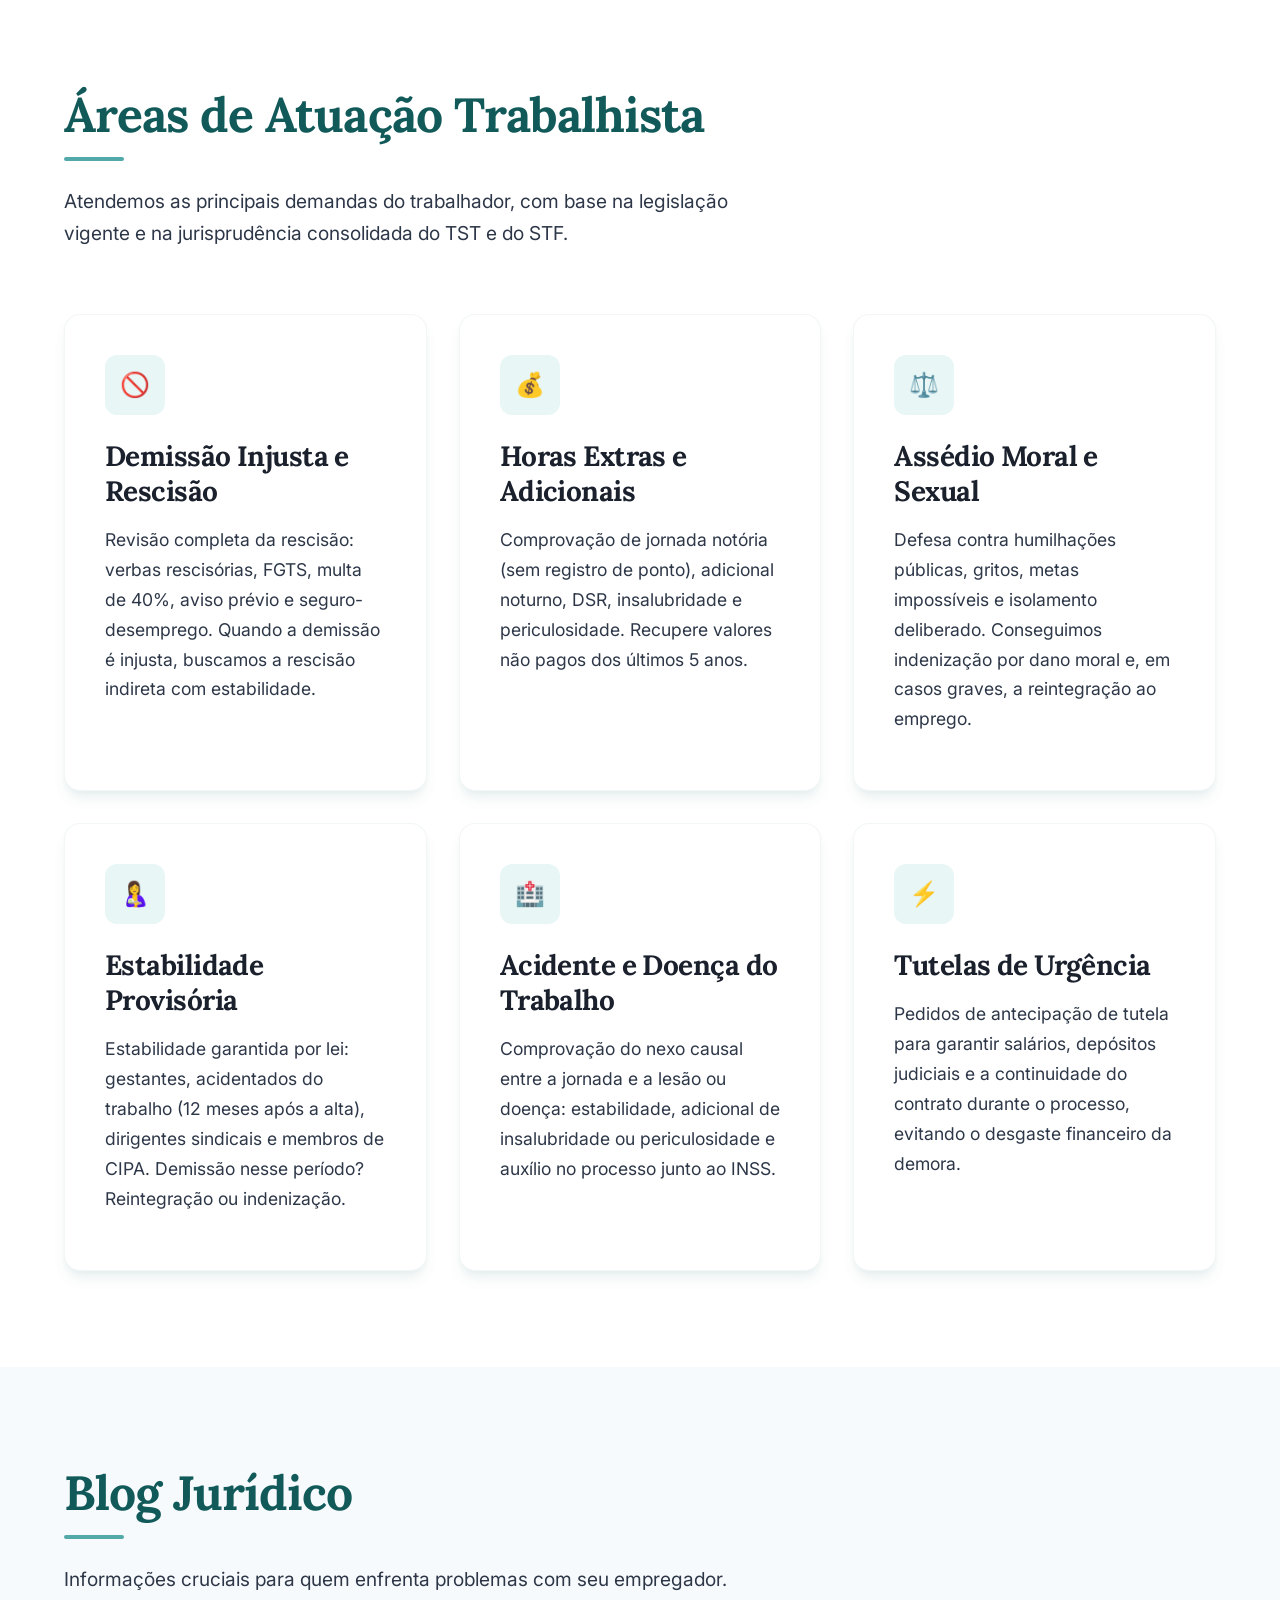
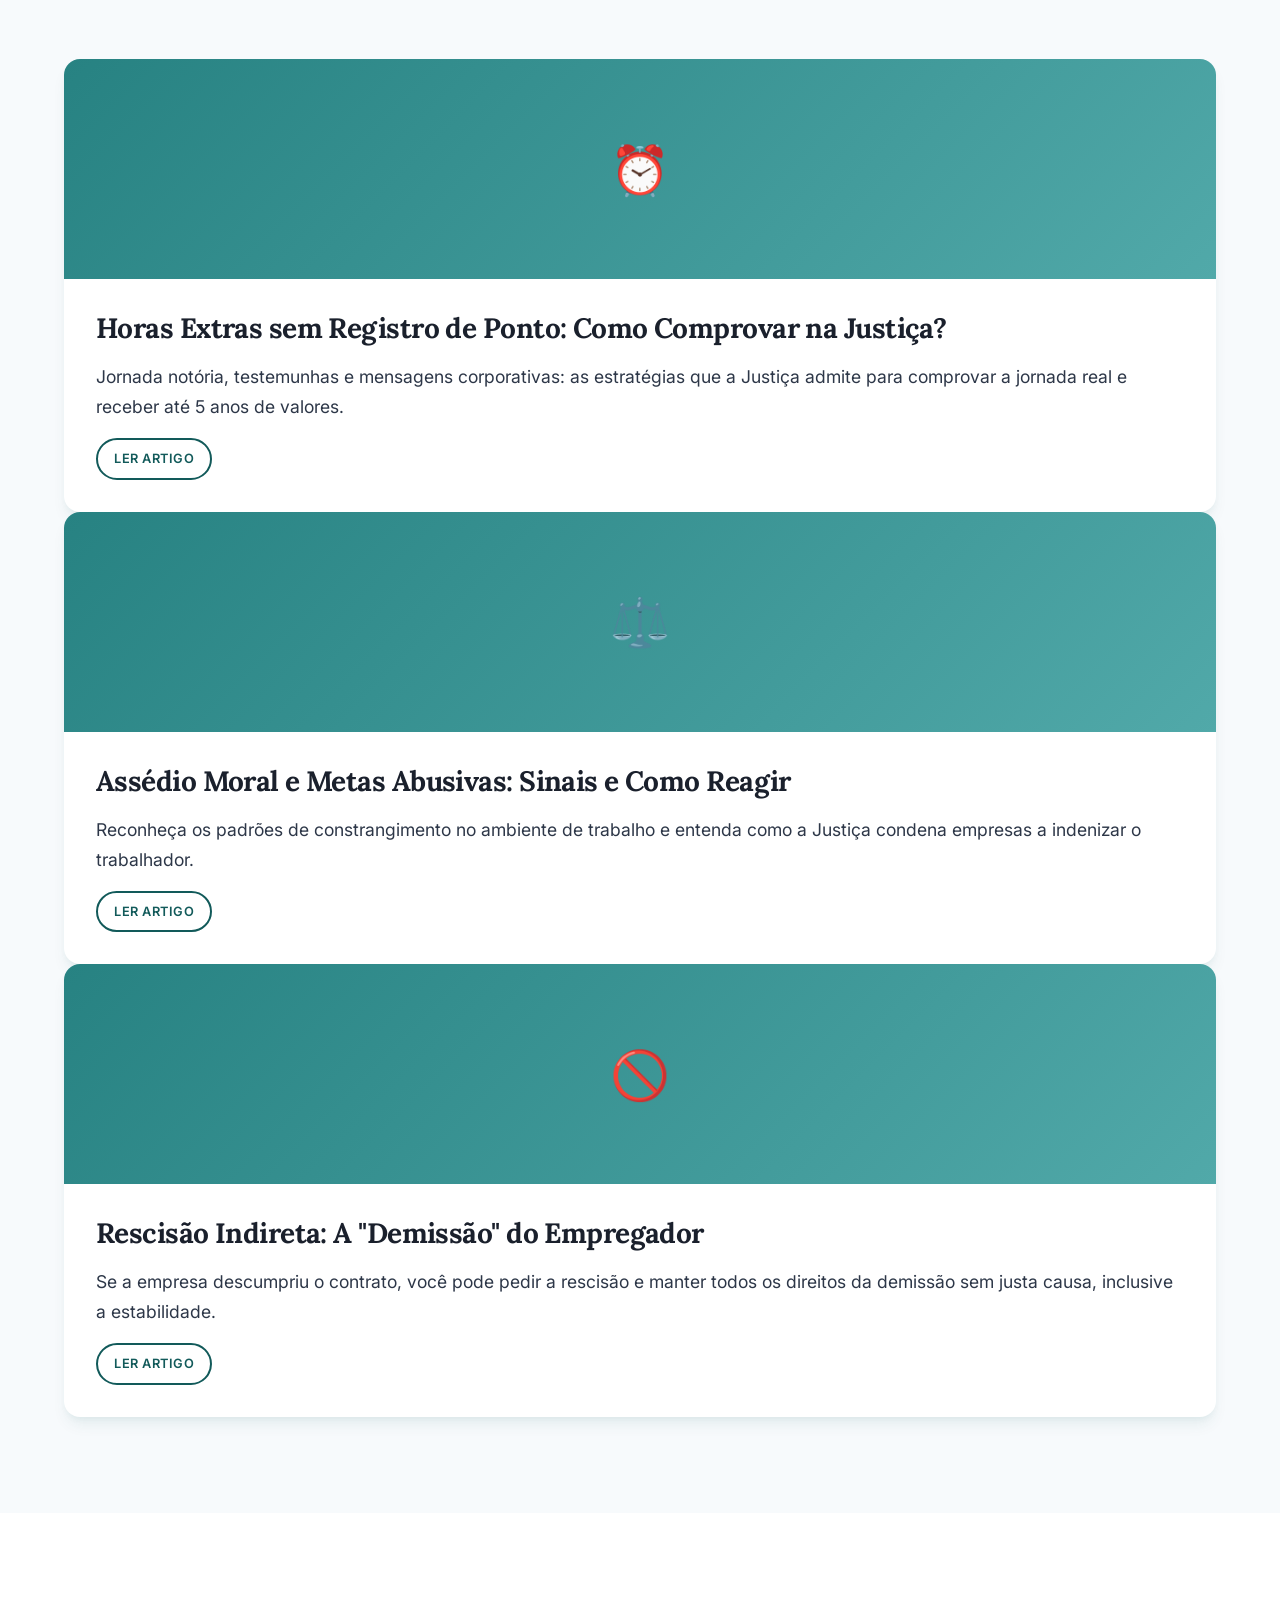
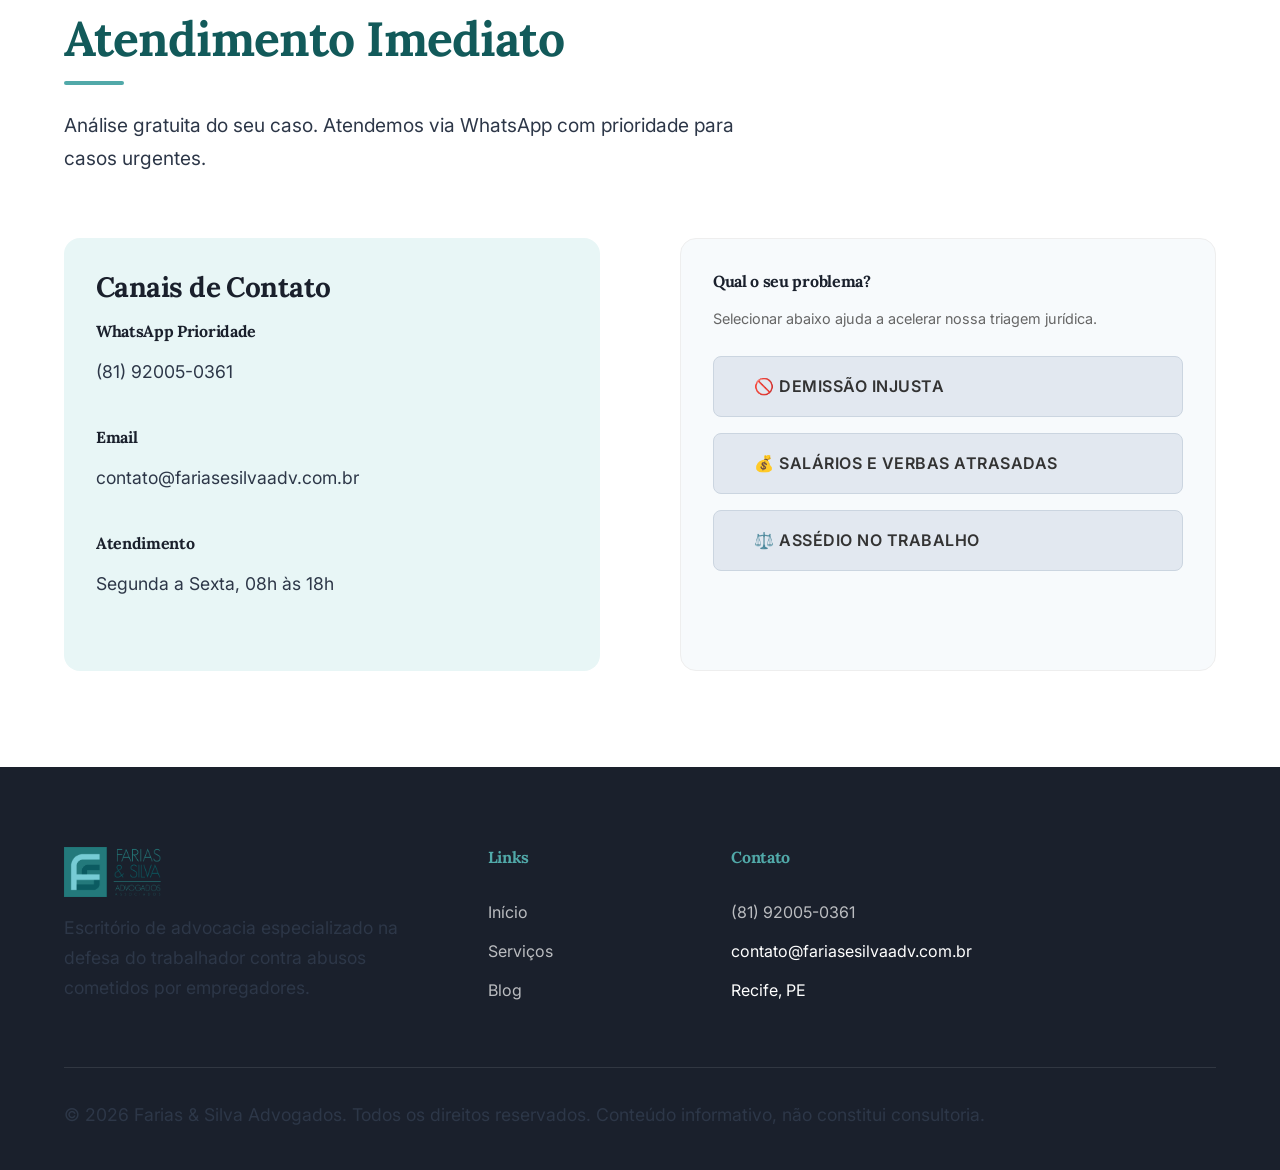
==== commit ef2faa82: "Add files via upload" ====
--- a/index.html
+++ b/index.html
@@ -1,208 +1,220 @@
-<!DOCTYPE html>
-<html lang="pt-BR">
-<head>
-  <meta charset="UTF-8">
-  <meta name="viewport" content="width=device-width, initial-scale=1.0">
-  <title>Farias & Silva Advogados | Especialistas em Direito à Saúde e Planos</title>
-  <meta name="description" content="Atuamos na defesa dos consumidores contra abusos de planos de saúde. Negativa de cobertura, reajuste abusivo e descredenciamento de rede. Fale conosco.">
-  <meta name="keywords" content="advogado plano de saúde, negativa de cobertura, descredenciamento hospitalar, reajuste abusivo, direito à saúde, SulAmérica, Unimed, Bradesco, Recife">
-  <link rel="canonical" href="https://fariasesilvaadvogados.github.io/">
-  <link rel="icon" type="image/png" href="assets/images/logomarca.png">
-  <link rel="stylesheet" href="assets/css/main.css">
-  
-  <script type="application/ld+json">
-  {
-    "@context": "https://schema.org",
-    "@type": "LegalService",
-    "name": "Farias & Silva Advogados Associados",
-    "url": "https://fariasesilvaadvogados.github.io/",
-    "areaServed": { "@type": "State", "name": "Pernambuco" },
-    "hasOfferCatalog": {
-      "@type": "OfferCatalog",
-      "name": "Serviços em Direito à Saúde",
-      "itemListElement": [
-        { "@type": "Offer", "itemOffered": { "@type": "Service", "name": "Revisão de Reajuste Abusivo" } },
-        { "@type": "Offer", "itemOffered": { "@type": "Service", "name": "Ações contra Negativa de Cobertura" } },
-        { "@type": "Offer", "itemOffered": { "@type": "Service", "name": "Descredenciamento de Rede" } }
-      ]
-    }
-  }
-  </script>
-</head>
-<body>
-  <!-- Navbar -->
-  <nav class="navbar">
-    <div class="container">
-      <a href="#" class="logo">
-        <img src="assets/images/logomarca.png" alt="Logomarca">
-        <div class="logo-text">Farias & Silva<span>ADVOGADOS</span></div>
-      </a>
-      <ul class="nav-links">
-        <li><a href="#inicio" class="active">Início</a></li>
-        <li><a href="#contato">Contato</a></li>
-      </ul>
-      <button class="mobile-menu-btn"><span></span><span></span><span></span></button>
-    </div>
-  </nav>
-
-  <!-- Hero Section -->
-  <section id="inicio" class="hero">
-    <div class="container">
-      <div class="hero-content fade-in">
-        <span class="hero-badge">⚖️ Especialistas em Direito à Saúde</span>
-        <h1>Defendendo seu <span class="highlight">direito à saúde</span> contra abusos de planos</h1>
-        <p>Atuamos com excelência na defesa do consumidor contra negativas indevidas, reajustes abusivos de mensalidade e descredenciamento de hospitais.</p>
-        <div class="hero-buttons">
-          <a href="https://wa.me/5581920050361?text=Ol%C3%A1%2C%20Gostaria%20de%20Tirar%20Uma%20D%C3%BAvida!" class="btn btn-accent">Fale pelo WhatsApp</a>
-        </div>
-        <div class="hero-stats">
-          <div class="stat-item"><h3>+20</h3><p>Anos de Experiência</p></div>
-          <div class="stat-item"><h3>+2000</h3><p>Casos de Saúde</p></div>
-        </div>
-      </div>
-      <div class="hero-image fade-in">
-        <img src="assets/images/foto-albezio.jpg" alt="Albézio de Melo Farias" loading="lazy">
-      </div>
-    </div>
-  </section>
-
-  <!-- About Section -->
-  <section id="sobre" class="about section">
-    <div class="container">
-      <div class="about-grid">
-        <div class="about-image fade-in">
-         <div class="experience-badge"><h3>+2.000</h3><p>Processos em Defesa do Consumidor</p></div>
-        </div>
-        <div class="about-content fade-in">
-          <h2>Defendendo a Saúde do Consumidor</h2>
-          <p>O escritório <strong>Farias & Silva Advogados</strong> possui uma trajetória sólida na luta contra os abusos cometidos por operadoras de planos de saúde. Estamos ao lado de consumidores que tiveram cirurgias negadas, mensalidades majoradas ilegalmente ou hospitais retirados da rede sem aviso prévio.</p>
-          <ul class="about-features">
-            <li>Atuação especializada nas Leis 9.656/98 e 14.454/2022</li>
-            <li>Estratégias ágeis para obtenção de Liminares (Tutela de Urgência)</li>
-            <li>Acompanhamento completo da ANS ao Judiciário</li>
-          </ul>
-          <a href="#contato" class="btn btn-primary">Agendar Análise do Caso</a>
-        </div>
-      </div>
-    </div>
-  </section>
-
-  <!-- Services Section -->
-  <section id="servicos" class="services section">
-    <div class="container">
-      <div class="section-header fade-in">
-        <h2>Áreas de Atuação em Saúde</h2>
-        <p>Atendemos as principais demandas judiciais contra operadoras, com base na legislação vigente e na jurisprudência favorável ao consumidor.</p>
-      </div>
-      <div class="services-grid">
-        <article class="service-card fade-in">
-          <div class="service-icon">🏥</div>
-          <h3>Descredenciamento de Rede</h3>
-          <p>Quando a operadora retira hospitais (como Real Português, Santa Joana) da rede, violando o art. 17 da Lei 9.656/98. Exigimos a substituição equivalente imediata.</p>
-        </article>
-        <article class="service-card fade-in">
-          <div class="service-icon">🚫</div>
-          <h3>Negativa de Cobertura</h3>
-          <p>Atuamos contra recusas ilegais de cirurgias, quimioterapias, home care e remédios de alto custo. O Rol da ANS é mínimo, não teto (Lei 14.454/2022).</p>
-        </article>
-        <article class="service-card fade-in">
-          <div class="service-icon">📈</div>
-          <h3>Reajuste Abusivo e Faixa Etária</h3>
-          <p>Revisamos contratos com aumentos que explodem aos 59 anos (violação do Estatuto do Idoso) e cobramos a devolução dos valores pagos a mais nos últimos 3 anos.</p>
-        </article>
-        <article class="service-card fade-in">
-          <div class="service-icon">👶</div>
-          <h3>Direitos do Autista (TEA)</h3>
-          <p>Defesa contra a limitação de sessões de ABA, fonoaudiologia e psicologia para crianças com Transtorno do Espectro Autista. Prioridade máxima na Justiça.</p>
-        </article>
-        <article class="service-card fade-in">
-          <div class="service-icon">📄</div>
-          <h3>Planos Coletivos e Empresariais</h3>
-          <p>Revisão de reajustes abusivos por "sinistralidade" em planos coletivos, exigindo memória de cálculo e transparência das operadoras.</p>
-        </article>
-        <article class="service-card fade-in">
-          <div class="service-icon">⚡</div>
-          <h3>Liminares de Urgência</h3>
-          <p>Pedidos de antecipação de tutela para garantir a continuidade de tratamentos, mesmo antes do julgamento final. Resultados rápidos para casos críticos.</p>
-        </article>
-      </div>
-    </div>
-  </section>
-
-  <!-- Blog Preview -->
-  <section id="blog" class="services section" style="background: var(--light-gray);">
-    <div class="container">
-      <div class="section-header fade-in"><h2>Blog Jurídico</h2><p>Informações cruciais para quem enfrenta problemas com seu plano de saúde.</p></div>
-      <div class="blog-grid">
-        <article class="blog-card fade-in">
-          <div class="blog-image">📈</div>
-          <div class="blog-content">
-            <h3><a href="blog-post.html">O Golpe dos 59 Anos: Reajuste Abusivo em Planos</a></h3>
-            <p>Entenda por que sua mensalidade explode nessa idade e como a Justiça pode revisar esse aumento e devolver o que você pagou a mais.</p>
-            <a href="blog-post.html" class="btn btn-outline" style="padding: 0.5rem 1rem; font-size: 0.8rem;">Ler Artigo</a>
-          </div>
-        </article>
-        <article class="blog-card fade-in">
-          <div class="blog-image">⚖️</div>
-          <div class="blog-content">
-            <h3><a href="blog-post.html">Negativa de Cirurgia: O que fazer e como conseguir a Liminar</a></h3>
-            <p>Seu plano negou a cirurgia marcada? Aprenda a montar o dossiê perfeito para destravar a autorização em poucos dias via liminar.</p>
-            <a href="blog-post.html" class="btn btn-outline" style="padding: 0.5rem 1rem; font-size: 0.8rem;">Ler Artigo</a>
-          </div>
-        </article>
-        <article class="blog-card fade-in">
-          <div class="blog-image">🏥</div>
-          <div class="blog-content">
-            <h3><a href="blog-post.html">Descredenciamento em PE: A Onda de Ações Contra a SulAmérica</a></h3>
-            <p>Milhares de beneficiários perderam acesso ao Hospital Português. Entenda seus direitos com base no precedente da Unimed.</p>
-            <a href="blog-post.html" class="btn btn-outline" style="padding: 0.5rem 1rem; font-size: 0.8rem;">Ler Artigo</a>
-          </div>
-        </article>
-      </div>
-    </div>
-  </section>
-
-  <!-- Contact Section (Número Atualizado) -->
-  <section id="contato" class="contact section">
-    <div class="container">
-      <div class="section-header fade-in"><h2>Atendimento Imediato</h2><p>Análise gratuita do seu caso. Atendemos via WhatsApp com prioridade para casos urgentes.</p></div>
-      <div class="contact-grid">
-        <div class="contact-info fade-in">
-          <h3>Canais de Contato</h3>
-          <div class="contact-item"><div><h4>WhatsApp Prioridade</h4><p><a href="tel:+5581920050361">(81) 92005-0361</a></p></div></div>
-          <div class="contact-item"><div><h4>Email</h4><p>contato@fariasesilvaadv.com.br</p></div></div>
-          <div class="contact-item"><div><h4>Atendimento</h4><p>Segunda a Sexta, 08h às 18h</p></div></div>
-        </div>
-        <div class="contact-form fade-in" style="background: var(--light-gray); padding: 2rem; border-radius: var(--radius); border: 1px solid #eee;">
-          <h4 style="margin-bottom: 1rem;">Qual o seu problema?</h4>
-          <p style="font-size: 0.9rem; color: #666;">Selecionar abaixo ajuda a acelerar nossa triagem jurídica.</p>
-          <div style="margin-top: 1.5rem; display: flex; flex-direction: column; gap: 1rem;">
-            <a href="https://wa.me/5581920050361?text=Ol%C3%A1%2C%20Gostaria%20de%20Tirar%20Uma%20D%C3%BAvida!" class="btn btn-primary" style="justify-content: flex-start; border-radius: 8px; background: #e2e8f0; color: #333; box-shadow: none; border: 1px solid #cbd5e0;">🚫 Negativa de Procedimento</a>
-            <a href="https://wa.me/5581920050361?text=Ol%C3%A1%2C%20Gostaria%20de%20Tirar%20Uma%20D%C3%BAvida!" class="btn btn-primary" style="justify-content: flex-start; border-radius: 8px; background: #e2e8f0; color: #333; box-shadow: none; border: 1px solid #cbd5e0;">🏥 Descredenciamento</a>
-            <a href="https://wa.me/5581920050361?text=Ol%C3%A1%2C%20Gostaria%20de%20Tirar%20Uma%20D%C3%BAvida!" class="btn btn-primary" style="justify-content: flex-start; border-radius: 8px; background: #e2e8f0; color: #333; box-shadow: none; border: 1px solid #cbd5e0;">📈 Reajuste Abusivo</a>
-          </div>
-        </div>
-      </div>
-    </div>
-  </section>
-
-  <footer class="footer">
-    <div class="container">
-      <div class="footer-grid">
-        <div class="footer-brand">
-          <img src="assets/images/logomarca.png" alt="Farias & Silva" style="height:50px; margin-bottom: 1rem;">
-          <p>Escritório de advocacia especializado na defesa dos consumidores contra operadoras de planos de saúde.</p>
-        </div>
-        <div class="footer-links"><h4>Links</h4><ul><li><a href="#inicio">Início</a></li><li><a href="#servicos">Serviços</a></li><li><a href="#blog">Blog</a></li></ul></div>
-        <div class="footer-links"><h4>Contato</h4><ul><li><a href="tel:+5581920050361">(81) 92005-0361</a></li><li>contato@fariasesilvaadv.com.br</li><li>Recife, PE</li></ul></div>
-      </div>
-      <div class="footer-bottom"><p>&copy; <span id="current-year">2026</span> Farias & Silva Advogados. Todos os direitos reservados. Conteúdo informativo, não constitui consultoria.</p></div>
-    </div>
-  </footer>
-
-  <a href="https://wa.me/5581920050361?text=Ol%C3%A1%2C%20Gostaria%20de%20Tirar%20Uma%20D%C3%BAvida!" class="whatsapp-float" target="_blank">
-    <svg viewBox="0 0 24 24" fill="currentColor"><path d="M17.472 14.382c-.297-.149-1.758-.867-2.03-.967-.273-.099-.471-.148-.67.15-.197.297-.767.966-.94 1.164-.173.199-.347.223-.644.075-.297-.15-1.255-.463-2.39-1.475-.883-.788-1.48-1.761-1.653-2.059-.173-.297-.018-.458.13-.606.134-.133.298-.347.446-.52.149-.174.198-.298.298-.497.099-.198.05-.371-.025-.52-.075-.149-.669-1.612-.916-2.207-.242-.579-.487-.5-.669-.51-.173-.008-.371-.01-.57-.01-.198 0-.52.074-.792.372-.272.297-1.04 1.016-1.04 2.479 0 1.462 1.065 2.875 1.213 3.074.149.198 2.096 3.2 5.077 4.487.709.306 1.262.489 1.694.625.712.227 1.36.195 1.871.118.571-.085 1.758-.719 2.006-1.413.248-.694.248-1.289.173-1.413-.074-.124-.272-.198-.57-.347m-5.421 7.403h-.004a9.87 9.87 0 01-5.031-1.378l-.361-.214-3.741.982.998-3.648-.235-.374a9.86 9.86 0 01-1.51-5.26c.001-5.45 4.436-9.884 9.888-9.884 2.64 0 5.122 1.03 6.988 2.898a9.825 9.825 0 012.893 6.994c-.003 5.45-4.437 9.884-9.885 9.884"/></svg>
-  </a>
-  <script src="assets/js/main.js"></script>
-</body>
+<!DOCTYPE html>
+<html lang="pt-BR">
+<head>
+  <meta charset="UTF-8">
+  <meta name="viewport" content="width=device-width, initial-scale=1.0">
+  <title>Farias & Silva Advogados | Especialistas em Direito do Trabalho</title>
+  <meta name="description" content="Atuamos na defesa do trabalhador contra demissões injustas, assédio moral, horas extras não pagas e acidentes de trabalho. Fale conosco.">
+  <meta name="keywords" content="advogado trabalhista, direito do trabalho, demissão injusta, horas extras, assédio moral, rescisão, FGTS, acidente de trabalho, estabilidade, Recife">
+  <link rel="canonical" href="https://fariasesilvaadvogados.github.io/">
+  <link rel="icon" type="image/png" href="assets/images/logomarca.png">
+  <link rel="stylesheet" href="assets/css/main.css">
+
+<!-- Google Tag Manager -->
+<script>(function(w,d,s,l,i){w[l]=w[l]||[];w[l].push({'gtm.start':
+new Date().getTime(),event:'gtm.js'});var f=d.getElementsByTagName(s)[0],
+j=d.createElement(s),dl=l!='dataLayer'?'&l='+l:'';j.async=true;j.src=
+'https://www.googletagmanager.com/gtm.js?id='+i+dl;f.parentNode.insertBefore(j,f);
+})(window,document,'script','dataLayer','GTM-KGCM2K9T');</script>
+<!-- End Google Tag Manager -->
+  <script type="application/ld+json">
+  {
+    "@context": "https://schema.org",
+    "@type": "LegalService",
+    "name": "Farias & Silva Advogados Associados",
+    "url": "https://fariasesilvaadvogados.github.io/",
+    "areaServed": { "@type": "State", "name": "Pernambuco" },
+    "hasOfferCatalog": {
+      "@type": "OfferCatalog",
+      "name": "Serviços em Direito do Trabalho",
+      "itemListElement": [
+        { "@type": "Offer", "itemOffered": { "@type": "Service", "name": "Demissão Injusta e Rescisão" } },
+        { "@type": "Offer", "itemOffered": { "@type": "Service", "name": "Horas Extras e Adicionais" } },
+        { "@type": "Offer", "itemOffered": { "@type": "Service", "name": "Assédio Moral e Sexual" } }
+      ]
+    }
+  }
+  </script>
+<base target="_blank">
+</head>
+<body>
+<!-- Google Tag Manager (noscript) -->
+<noscript><iframe src="https://www.googletagmanager.com/ns.html?id=GTM-KGCM2K9T"
+height="0" width="0" style="display:none;visibility:hidden"></iframe></noscript>
+<!-- End Google Tag Manager (noscript) -->
+  <!-- Navbar -->
+  <nav class="navbar">
+    <div class="container">
+      <a href="#" class="logo">
+        <img src="assets/images/logomarca.png" alt="Logomarca">
+        <div class="logo-text">Farias & Silva<span>ADVOGADOS</span></div>
+      </a>
+      <ul class="nav-links">
+        <li><a href="#inicio" class="active">Início</a></li>
+        <li><a href="#contato">Contato</a></li>
+      </ul>
+      <button class="mobile-menu-btn"><span></span><span></span><span></span></button>
+    </div>
+  </nav>
+
+  <!-- Hero Section -->
+  <section id="inicio" class="hero">
+    <div class="container">
+      <div class="hero-content fade-in">
+        <span class="hero-badge">⚖️ Especialistas em Direito do Trabalho</span>
+        <h1>Defendendo seus <span class="highlight">direitos trabalhistas</span> contra abusos do empregador</h1>
+        <p>Atuamos com excelência na defesa do trabalhador contra demissões injustas, salários atrasados, assédio moral e não pagamento de horas extras e adicionais.</p>
+        <div class="hero-buttons">
+          <a href="https://wa.me/5581920050361?text=Ol%C3%A1%2C%20Gostaria%20de%20Tirar%20Uma%20D%C3%BAvida!" class="btn btn-accent">Fale pelo WhatsApp</a>
+        </div>
+        <div class="hero-stats">
+          <div class="stat-item"><h3>+20</h3><p>Anos de Experiência</p></div>
+          <div class="stat-item"><h3>+2000</h3><p>Ações Trabalhistas</p></div>
+        </div>
+      </div>
+      <div class="hero-image fade-in">
+        <img src="assets/images/foto-albezio.jpg" alt="Albézio de Melo Farias" loading="lazy">
+      </div>
+    </div>
+  </section>
+
+  <!-- About Section -->
+  <section id="sobre" class="about section">
+    <div class="container">
+      <div class="about-grid">
+        <div class="about-image fade-in">
+         <div class="experience-badge"><h3>+2.000</h3><p>Processos em Defesa do Trabalhador</p></div>
+        </div>
+        <div class="about-content fade-in">
+          <h2>Defendendo o Trabalhador</h2>
+          <p>O escritório <strong>Farias & Silva Advogados</strong> possui uma trajetória sólida na luta contra os abusos cometidos por empregadores. Estamos ao lado de trabalhadores que foram demitidos injustamente, tiveram salários e verbas retidos, sofreram assédio moral ou adoeceram em função do trabalho.</p>
+          <ul class="about-features">
+            <li>Atuação especializada na CLT e na Súmula 4 do TST (prova testemunhal)</li>
+            <li>Estratégias ágeis para obtenção de tutelas de urgência e depósitos judiciais</li>
+            <li>Acompanhamento completo, da conciliação ao trânsito em julgado</li>
+          </ul>
+          <a href="#contato" class="btn btn-primary">Agendar Análise do Caso</a>
+        </div>
+      </div>
+    </div>
+  </section>
+
+  <!-- Services Section -->
+  <section id="servicos" class="services section">
+    <div class="container">
+      <div class="section-header fade-in">
+        <h2>Áreas de Atuação Trabalhista</h2>
+        <p>Atendemos as principais demandas do trabalhador, com base na legislação vigente e na jurisprudência consolidada do TST e do STF.</p>
+      </div>
+      <div class="services-grid">
+        <article class="service-card fade-in">
+          <div class="service-icon">🚫</div>
+          <h3>Demissão Injusta e Rescisão</h3>
+          <p>Revisão completa da rescisão: verbas rescisórias, FGTS, multa de 40%, aviso prévio e seguro-desemprego. Quando a demissão é injusta, buscamos a rescisão indireta com estabilidade.</p>
+        </article>
+        <article class="service-card fade-in">
+          <div class="service-icon">💰</div>
+          <h3>Horas Extras e Adicionais</h3>
+          <p>Comprovação de jornada notória (sem registro de ponto), adicional noturno, DSR, insalubridade e periculosidade. Recupere valores não pagos dos últimos 5 anos.</p>
+        </article>
+        <article class="service-card fade-in">
+          <div class="service-icon">⚖️</div>
+          <h3>Assédio Moral e Sexual</h3>
+          <p>Defesa contra humilhações públicas, gritos, metas impossíveis e isolamento deliberado. Conseguimos indenização por dano moral e, em casos graves, a reintegração ao emprego.</p>
+        </article>
+        <article class="service-card fade-in">
+          <div class="service-icon">🤱</div>
+          <h3>Estabilidade Provisória</h3>
+          <p>Estabilidade garantida por lei: gestantes, acidentados do trabalho (12 meses após a alta), dirigentes sindicais e membros de CIPA. Demissão nesse período? Reintegração ou indenização.</p>
+        </article>
+        <article class="service-card fade-in">
+          <div class="service-icon">🏥</div>
+          <h3>Acidente e Doença do Trabalho</h3>
+          <p>Comprovação do nexo causal entre a jornada e a lesão ou doença: estabilidade, adicional de insalubridade ou periculosidade e auxílio no processo junto ao INSS.</p>
+        </article>
+        <article class="service-card fade-in">
+          <div class="service-icon">⚡</div>
+          <h3>Tutelas de Urgência</h3>
+          <p>Pedidos de antecipação de tutela para garantir salários, depósitos judiciais e a continuidade do contrato durante o processo, evitando o desgaste financeiro da demora.</p>
+        </article>
+      </div>
+    </div>
+  </section>
+
+  <!-- Blog Preview -->
+  <section id="blog" class="services section" style="background: var(--light-gray);">
+    <div class="container">
+      <div class="section-header fade-in"><h2>Blog Jurídico</h2><p>Informações cruciais para quem enfrenta problemas com seu empregador.</p></div>
+      <div class="blog-grid">
+        <article class="blog-card fade-in">
+          <div class="blog-image">⏰</div>
+          <div class="blog-content">
+            <h3><a href="blog-post.html">Horas Extras sem Registro de Ponto: Como Comprovar na Justiça?</a></h3>
+            <p>Jornada notória, testemunhas e mensagens corporativas: as estratégias que a Justiça admite para comprovar a jornada real e receber até 5 anos de valores.</p>
+            <a href="blog-post.html" class="btn btn-outline" style="padding: 0.5rem 1rem; font-size: 0.8rem;">Ler Artigo</a>
+          </div>
+        </article>
+        <article class="blog-card fade-in">
+          <div class="blog-image">⚖️</div>
+          <div class="blog-content">
+            <h3><a href="blog-post.html">Assédio Moral e Metas Abusivas: Sinais e Como Reagir</a></h3>
+            <p>Reconheça os padrões de constrangimento no ambiente de trabalho e entenda como a Justiça condena empresas a indenizar o trabalhador.</p>
+            <a href="blog-post.html" class="btn btn-outline" style="padding: 0.5rem 1rem; font-size: 0.8rem;">Ler Artigo</a>
+          </div>
+        </article>
+        <article class="blog-card fade-in">
+          <div class="blog-image">🚫</div>
+          <div class="blog-content">
+            <h3><a href="blog-post.html">Rescisão Indireta: A "Demissão" do Empregador</a></h3>
+            <p>Se a empresa descumpriu o contrato, você pode pedir a rescisão e manter todos os direitos da demissão sem justa causa, inclusive a estabilidade.</p>
+            <a href="blog-post.html" class="btn btn-outline" style="padding: 0.5rem 1rem; font-size: 0.8rem;">Ler Artigo</a>
+          </div>
+        </article>
+      </div>
+    </div>
+  </section>
+
+  <!-- Contact Section (Número Atualizado) -->
+  <section id="contato" class="contact section">
+    <div class="container">
+      <div class="section-header fade-in"><h2>Atendimento Imediato</h2><p>Análise gratuita do seu caso. Atendemos via WhatsApp com prioridade para casos urgentes.</p></div>
+      <div class="contact-grid">
+        <div class="contact-info fade-in">
+          <h3>Canais de Contato</h3>
+          <div class="contact-item"><div><h4>WhatsApp Prioridade</h4><p><a href="tel:+5581920050361">(81) 92005-0361</a></p></div></div>
+          <div class="contact-item"><div><h4>Email</h4><p>contato@fariasesilvaadv.com.br</p></div></div>
+          <div class="contact-item"><div><h4>Atendimento</h4><p>Segunda a Sexta, 08h às 18h</p></div></div>
+        </div>
+        <div class="contact-form fade-in" style="background: var(--light-gray); padding: 2rem; border-radius: var(--radius); border: 1px solid #eee;">
+          <h4 style="margin-bottom: 1rem;">Qual o seu problema?</h4>
+          <p style="font-size: 0.9rem; color: #666;">Selecionar abaixo ajuda a acelerar nossa triagem jurídica.</p>
+          <div style="margin-top: 1.5rem; display: flex; flex-direction: column; gap: 1rem;">
+            <a href="https://wa.me/5581920050361?text=Ol%C3%A1%2C%20Gostaria%20de%20Tirar%20Uma%20D%C3%BAvida!" class="btn btn-primary" style="justify-content: flex-start; border-radius: 8px; background: #e2e8f0; color: #333; box-shadow: none; border: 1px solid #cbd5e0;">🚫 Demissão Injusta</a>
+            <a href="https://wa.me/5581920050361?text=Ol%C3%A1%2C%20Gostaria%20de%20Tirar%20Uma%20D%C3%BAvida!" class="btn btn-primary" style="justify-content: flex-start; border-radius: 8px; background: #e2e8f0; color: #333; box-shadow: none; border: 1px solid #cbd5e0;">💰 Salários e Verbas Atrasadas</a>
+            <a href="https://wa.me/5581920050361?text=Ol%C3%A1%2C%20Gostaria%20de%20Tirar%20Uma%20D%C3%BAvida!" class="btn btn-primary" style="justify-content: flex-start; border-radius: 8px; background: #e2e8f0; color: #333; box-shadow: none; border: 1px solid #cbd5e0;">⚖️ Assédio no Trabalho</a>
+          </div>
+        </div>
+      </div>
+    </div>
+  </section>
+
+  <footer class="footer">
+    <div class="container">
+      <div class="footer-grid">
+        <div class="footer-brand">
+          <img src="assets/images/logomarca.png" alt="Farias & Silva" style="height:50px; margin-bottom: 1rem;">
+          <p>Escritório de advocacia especializado na defesa do trabalhador contra abusos cometidos por empregadores.</p>
+        </div>
+        <div class="footer-links"><h4>Links</h4><ul><li><a href="#inicio">Início</a></li><li><a href="#servicos">Serviços</a></li><li><a href="#blog">Blog</a></li></ul></div>
+        <div class="footer-links"><h4>Contato</h4><ul><li><a href="tel:+5581920050361">(81) 92005-0361</a></li><li>contato@fariasesilvaadv.com.br</li><li>Recife, PE</li></ul></div>
+      </div>
+      <div class="footer-bottom"><p>&copy; <span id="current-year">2026</span> Farias & Silva Advogados. Todos os direitos reservados. Conteúdo informativo, não constitui consultoria.</p></div>
+    </div>
+  </footer>
+
+  <a href="https://wa.me/5581920050361?text=Ol%C3%A1%2C%20Gostaria%20de%20Tirar%20Uma%20D%C3%BAvida!" class="whatsapp-float" target="_blank">
+    <svg viewBox="0 0 24 24" fill="currentColor"><path d="M17.472 14.382c-.297-.149-1.758-.867-2.03-.967-.273-.099-.471-.148-.67.15-.197.297-.767.966-.94 1.164-.173.199-.347.223-.644.075-.297-.15-1.255-.463-2.39-1.475-.883-.788-1.48-1.761-1.653-2.059-.173-.297-.018-.458.13-.606.134-.133.298-.347.446-.52.149-.174.198-.298.298-.497.099-.198.05-.371-.025-.52-.075-.149-.669-1.612-.916-2.207-.242-.579-.487-.5-.669-.51-.173-.008-.371-.01-.57-.01-.198 0-.52.074-.792.372-.272.297-1.04 1.016-1.04 2.479 0 1.462 1.065 2.875 1.213 3.074.149.198 2.096 3.2 5.077 4.487.709.306 1.262.489 1.694.625.712.227 1.36.195 1.871.118.571-.085 1.758-.719 2.006-1.413.248-.694.248-1.289.173-1.413-.074-.124-.272-.198-.57-.347m-5.421 7.403h-.004a9.87 9.87 0 01-5.031-1.378l-.361-.214-3.741.982.998-3.648-.235-.374a9.86 9.86 0 01-1.51-5.26c.001-5.45 4.436-9.884 9.888-9.884 2.64 0 5.122 1.03 6.988 2.898a9.825 9.825 0 012.893 6.994c-.003 5.45-4.437 9.884-9.885 9.884"/></svg>
+  </a>
+  <script src="assets/js/main.js"></script>
+</body>
 </html>
--- a/assets/css/main.css
+++ b/assets/css/main.css
@@ -1,233 +1,234 @@
-@import url('https://fonts.googleapis.com/css2?family=Inter:wght@400;500;600;700&family=Lora:ital,wght@0,400;0,600;1,400&display=swap');
-
-/* ============================================
-   FARIAS & SILVA ADVOGADOS - IDENTIDADE VISUAL
-   Cores extraídas diretamente da Logomarca (Teal/Petróleo)
-   ============================================ */
-
-:root {
-  /* Cores da Logomarca */
-  --primary: #125A5A;       /* Texto "FARIAS & SILVA" - Teal Petróleo Escuro */
-  --primary-dark: #0B3838;  /* Base para degradês mais escuros */
-  --primary-light: #278282; /* Texto "ADVOGADOS" - Teal Médio */
-  --accent: #51A9A9;        /* Texto "ASSOCIADOS" - Teal Claro (Destaque) */
-  --accent-light: #E8F6F6;  /* Fundos claros em tom de teal */
-  
-  /* Cores Neutras */
-  --dark: #1A202C;          /* Textos escuros */
-  --dark-secondary: #2D3748;
-  --gray: #718096;
-  --light-gray: #F7FAFC;    /* Fundo do site */
-  --white: #ffffff;
-  
-  /* Sombras e Transições */
-  --shadow: 0 10px 15px -3px rgba(18, 90, 90, 0.08), 0 4px 6px -2px rgba(18, 90, 90, 0.05);
-  --shadow-lg: 0 20px 25px -5px rgba(18, 90, 90, 0.15), 0 10px 10px -5px rgba(18, 90, 90, 0.06);
-  --transition: all 0.3s cubic-bezier(0.4, 0, 0.2, 1);
-  --radius: 16px;
-}
-
-* { margin: 0; padding: 0; box-sizing: border-box; }
-
-html { scroll-behavior: smooth; scroll-padding-top: 80px; }
-
-body {
-  font-family: 'Inter', -apple-system, sans-serif;
-  line-height: 1.7;
-  color: var(--dark);
-  background-color: var(--white);
-  overflow-x: hidden;
-  -webkit-font-smoothing: antialiased;
-}
-
-/* Tipografia */
-h1, h2, h3, h4, h5, h6 {
-  font-family: 'Lora', serif;
-  font-weight: 700;
-  line-height: 1.25;
-  margin-bottom: 1rem;
-  letter-spacing: -0.02em;
-}
-
-h1 { font-size: clamp(2.5rem, 5vw, 4rem); }
-h2 { font-size: clamp(2rem, 4vw, 3rem); }
-h3 { font-size: clamp(1.25rem, 3vw, 1.75rem); }
-
-p { margin-bottom: 1rem; color: var(--dark-secondary); font-size: 1.1rem; }
-a { text-decoration: none; color: inherit; transition: var(--transition); }
-img { max-width: 100%; height: auto; display: block; }
-
-.container { max-width: 1200px; margin: 0 auto; padding: 0 1.5rem; }
-.section { padding: 6rem 0; }
-
-/* Títulos das Seções */
-.section-header { margin-bottom: 4rem; max-width: 700px; }
-.section-header h2 { color: var(--primary); position: relative; padding-bottom: 1rem; }
-.section-header h2::after {
-  content: ''; position: absolute; bottom: 0; left: 0;
-  width: 60px; height: 4px;
-  background: var(--accent); border-radius: 2px;
-}
-.section-header p { font-size: 1.2rem; margin-top: 1.5rem; }
-
-/* Botões (Cores da Marca) */
-.btn {
-  display: inline-flex; align-items: center; justify-content: center; gap: 0.75rem;
-  padding: 1rem 2.5rem; border-radius: 50px;
-  font-weight: 600; font-size: 1rem; cursor: pointer; border: none;
-  transition: var(--transition); text-transform: uppercase; letter-spacing: 0.5px;
-}
-
-.btn-primary {
-  background: var(--primary); color: var(--white);
-  box-shadow: 0 4px 15px rgba(18, 90, 90, 0.3);
-}
-.btn-primary:hover { transform: translateY(-3px); box-shadow: 0 8px 25px rgba(18, 90, 90, 0.4); }
-
-.btn-outline {
-  background: transparent; color: var(--primary);
-  border: 2px solid var(--primary);
-}
-.btn-outline:hover { background: var(--primary); color: var(--white); }
-
-.btn-accent {
-  background: var(--accent); color: var(--white);
-  box-shadow: 0 4px 15px rgba(81, 169, 169, 0.4);
-}
-.btn-accent:hover { transform: translateY(-3px); box-shadow: 0 8px 25px rgba(81, 169, 169, 0.5); }
-
-/* Navegação */
-.navbar {
-  position: fixed; top: 0; left: 0; width: 100%; z-index: 1000;
-  background: rgba(255, 255, 255, 0.95); backdrop-filter: blur(12px);
-  border-bottom: 1px solid rgba(18, 90, 90, 0.1);
-  transition: var(--transition);
-}
-.navbar .container { display: flex; justify-content: space-between; align-items: center; height: 80px; }
-.logo img { height: 45px; width: auto; }
-.logo-text { font-size: 1.5rem; font-weight: 700; color: var(--primary); line-height: 1.1; font-family: 'Lora', serif; }
-.logo-text span { font-size: 0.7rem; font-weight: 400; color: var(--gray); letter-spacing: 2px; font-family: 'Inter', sans-serif; display: block; }
-
-.nav-links { display: flex; list-style: none; gap: 2.5rem; align-items: center; }
-.nav-links a { font-weight: 500; color: var(--dark); position: relative; padding: 0.5rem 0; font-size: 0.95rem; }
-.nav-links a::after {
-  content: ''; position: absolute; bottom: 0; left: 0; width: 0; height: 2px;
-  background: var(--accent); transition: var(--transition);
-}
-.nav-links a:hover::after, .nav-links a.active::after { width: 100%; }
-.mobile-menu-btn { display: none; background: none; border: none; cursor: pointer; padding: 0.5rem; }
-
-/* Hero Section (Degradê escuro para médio da logomarca) */
-.hero {
-  min-height: 100vh; display: flex; align-items: center;
-  background: linear-gradient(135deg, var(--primary-dark) 0%, var(--primary) 50%, var(--primary-light) 100%);
-  position: relative; overflow: hidden; padding-top: 80px;
-}
-.hero .container { display: grid; grid-template-columns: 1fr 1fr; gap: 4rem; align-items: center; position: relative; z-index: 1; }
-.hero-content { color: var(--white); }
-.hero-badge {
-  display: inline-block; background: rgba(81, 169, 169, 0.15); color: var(--accent);
-  padding: 0.5rem 1.5rem; border-radius: 50px; font-size: 0.875rem; font-weight: 600;
-  margin-bottom: 2rem; border: 1px solid rgba(81, 169, 169, 0.3);
-}
-.hero h1 { margin-bottom: 1.5rem; line-height: 1.1; }
-.hero h1 .highlight { color: var(--accent); }
-.hero p { font-size: 1.25rem; color: rgba(255, 255, 255, 0.9); margin-bottom: 2.5rem; max-width: 550px; }
-.hero-image img { border-radius: var(--radius); box-shadow: var(--shadow-lg); width: 100%; max-height: 600px; object-fit: cover; }
-.hero-stats { display: flex; gap: 3rem; margin-top: 3rem; padding-top: 2rem; border-top: 1px solid rgba(255, 255, 255, 0.15); }
-.stat-item h3 { font-size: 2.5rem; color: var(--accent); margin-bottom: 0.25rem; font-family: 'Inter', sans-serif; }
-.stat-item p { font-size: 0.9rem; color: rgba(255, 255, 255, 0.7); margin: 0; }
-
-/* Sobre */
-.about { background: var(--light-gray); }
-.about-grid { display: grid; grid-template-columns: 1fr 1fr; gap: 5rem; align-items: center; }
-.about-image img { border-radius: var(--radius); box-shadow: var(--shadow-lg); }
-.about-image .experience-badge {
-  position: absolute; bottom: -20px; right: -20px;
-  background: var(--white); color: var(--primary);
-  padding: 1.5rem; border-radius: var(--radius);
-  text-align: center; box-shadow: var(--shadow-lg);
-  border-bottom: 4px solid var(--accent);
-}
-
-/* Serviços */
-.services { background: var(--white); }
-.services-grid { display: grid; grid-template-columns: repeat(auto-fit, minmax(280px, 1fr)); gap: 2rem; }
-.service-card {
-  background: var(--white); padding: 2.5rem; border-radius: var(--radius);
-  box-shadow: var(--shadow); border: 1px solid rgba(18, 90, 90, 0.05);
-  transition: var(--transition); position: relative; overflow: hidden;
-}
-.service-card:hover { transform: translateY(-8px); box-shadow: var(--shadow-lg); }
-.service-icon {
-  width: 60px; height: 60px; background: var(--accent-light); border-radius: 12px;
-  display: flex; align-items: center; justify-content: center; margin-bottom: 1.5rem;
-  color: var(--primary); font-size: 1.5rem;
-}
-.service-card:hover .service-icon { background: var(--primary); color: var(--white); transition: var(--transition); }
-
-/* Sócios */
-.partners {
-  background: linear-gradient(135deg, var(--primary-dark), var(--primary));
-  color: var(--white); padding: 6rem 0;
-}
-.partners .section-header h2 { color: var(--white); }
-.partners .section-header p { color: rgba(255, 255, 255, 0.8); }
-.partners-grid { display: grid; grid-template-columns: repeat(auto-fit, minmax(300px, 1fr)); gap: 3rem; }
-.partner-card {
-  background: rgba(255, 255, 255, 0.05); backdrop-filter: blur(4px);
-  border-radius: var(--radius); overflow: hidden; text-align: center;
-  border: 1px solid rgba(255, 255, 255, 0.1); transition: var(--transition);
-}
-.partner-card:hover { transform: translateY(-8px); background: rgba(255, 255, 255, 0.15); }
-.partner-image { width: 100%; height: 400px; object-fit: cover; }
-.partner-info { padding: 2rem; }
-.partner-info h3 { color: var(--accent); font-family: 'Lora', serif; }
-.partner-role { color: rgba(255, 255, 255, 0.7); letter-spacing: 1px; font-size: 0.8rem; font-weight: 500; margin-bottom: 1.5rem; }
-
-/* Blog */
-.blog-card {
-  background: var(--white); border-radius: var(--radius); overflow: hidden;
-  box-shadow: var(--shadow); transition: var(--transition);
-}
-.blog-card:hover { transform: translateY(-5px); box-shadow: var(--shadow-lg); }
-.blog-image { height: 220px; background: linear-gradient(135deg, var(--primary-light), var(--accent)); display: flex; align-items: center; justify-content: center; font-size: 3rem; color: var(--white); }
-.blog-content { padding: 2rem; }
-
-/* Contato */
-.contact { background: var(--white); }
-.contact-grid { display: grid; grid-template-columns: 1fr 1fr; gap: 5rem; }
-.contact-info { padding: 2rem; background: var(--accent-light); border-radius: var(--radius); }
-.contact-item { display: flex; gap: 1rem; margin-bottom: 1.5rem; }
-.contact-item svg { color: var(--primary); flex-shrink: 0; }
-
-/* Footer */
-.footer { background: var(--dark); color: var(--white); padding: 5rem 0 1.5rem; }
-.footer-grid { display: grid; grid-template-columns: 2fr 1fr 1fr 1fr; gap: 4rem; margin-bottom: 3rem; }
-.footer-links h4 { color: var(--accent); margin-bottom: 2rem; font-family: 'Lora', serif; }
-.footer-links li { margin-bottom: 0.75rem; list-style: none; }
-.footer-links a { color: rgba(255,255,255,0.7); }
-.footer-links a:hover { color: var(--accent); }
-.footer-bottom { border-top: 1px solid rgba(255, 255, 255, 0.1); padding-top: 2rem; display: flex; justify-content: space-between; }
-
-/* Responsividade */
-@media (max-width: 992px) {
-  .hero .container, .about-grid, .contact-grid { grid-template-columns: 1fr; gap: 2rem; }
-  .hero-stats { flex-direction: column; gap: 1rem; text-align: center; align-items: center; }
-}
-@media (max-width: 768px) {
-  .nav-links { position: fixed; top: 80px; left: -100%; width: 100%; height: calc(100vh - 80px); background: var(--white); flex-direction: column; padding: 2rem; transition: var(--transition); gap: 1.5rem; }
-  .nav-links.active { left: 0; }
-  .mobile-menu-btn { display: block; }
-  .footer-grid { grid-template-columns: 1fr 1fr; gap: 2rem; }
-}
-@media (max-width: 480px) { .footer-grid { grid-template-columns: 1fr; } }
-
-/* Animações */
-.fade-in { opacity: 0; transform: translateY(30px); transition: all 0.6s ease; }
-.fade-in.visible { opacity: 1; transform: translateY(0); }
-
-/* Botão WhatsApp */
-.whatsapp-float { position: fixed; bottom: 30px; right: 30px; z-index: 9999; background: #25D366; color: #fff; width: 60px; height: 60px; border-radius: 50%; display: flex; align-items: center; justify-content: center; box-shadow: 0 4px 20px rgba(37, 211, 102, 0.4); animation: pulse 2s infinite; }
-.whatsapp-float:hover { transform: scale(1.1); }
+@import url('https://fonts.googleapis.com/css2?family=Inter:wght@400;500;600;700&family=Lora:ital,wght@0,400;0,600;1,400&display=swap');
+
+/* ============================================
+   FARIAS & SILVA ADVOGADOS - IDENTIDADE VISUAL
+   Especialidade: Direito do Trabalho
+   Cores extraídas diretamente da Logomarca (Teal/Petróleo)
+   ============================================ */
+
+:root {
+  /* Cores da Logomarca */
+  --primary: #125A5A;       /* Texto "FARIAS & SILVA" - Teal Petróleo Escuro */
+  --primary-dark: #0B3838;  /* Base para degradês mais escuros */
+  --primary-light: #278282; /* Texto "ADVOGADOS" - Teal Médio */
+  --accent: #51A9A9;        /* Texto "ASSOCIADOS" - Teal Claro (Destaque) */
+  --accent-light: #E8F6F6;  /* Fundos claros em tom de teal */
+  
+  /* Cores Neutras */
+  --dark: #1A202C;          /* Textos escuros */
+  --dark-secondary: #2D3748;
+  --gray: #718096;
+  --light-gray: #F7FAFC;    /* Fundo do site */
+  --white: #ffffff;
+  
+  /* Sombras e Transições */
+  --shadow: 0 10px 15px -3px rgba(18, 90, 90, 0.08), 0 4px 6px -2px rgba(18, 90, 90, 0.05);
+  --shadow-lg: 0 20px 25px -5px rgba(18, 90, 90, 0.15), 0 10px 10px -5px rgba(18, 90, 90, 0.06);
+  --transition: all 0.3s cubic-bezier(0.4, 0, 0.2, 1);
+  --radius: 16px;
+}
+
+* { margin: 0; padding: 0; box-sizing: border-box; }
+
+html { scroll-behavior: smooth; scroll-padding-top: 80px; }
+
+body {
+  font-family: 'Inter', -apple-system, sans-serif;
+  line-height: 1.7;
+  color: var(--dark);
+  background-color: var(--white);
+  overflow-x: hidden;
+  -webkit-font-smoothing: antialiased;
+}
+
+/* Tipografia */
+h1, h2, h3, h4, h5, h6 {
+  font-family: 'Lora', serif;
+  font-weight: 700;
+  line-height: 1.25;
+  margin-bottom: 1rem;
+  letter-spacing: -0.02em;
+}
+
+h1 { font-size: clamp(2.5rem, 5vw, 4rem); }
+h2 { font-size: clamp(2rem, 4vw, 3rem); }
+h3 { font-size: clamp(1.25rem, 3vw, 1.75rem); }
+
+p { margin-bottom: 1rem; color: var(--dark-secondary); font-size: 1.1rem; }
+a { text-decoration: none; color: inherit; transition: var(--transition); }
+img { max-width: 100%; height: auto; display: block; }
+
+.container { max-width: 1200px; margin: 0 auto; padding: 0 1.5rem; }
+.section { padding: 6rem 0; }
+
+/* Títulos das Seções */
+.section-header { margin-bottom: 4rem; max-width: 700px; }
+.section-header h2 { color: var(--primary); position: relative; padding-bottom: 1rem; }
+.section-header h2::after {
+  content: ''; position: absolute; bottom: 0; left: 0;
+  width: 60px; height: 4px;
+  background: var(--accent); border-radius: 2px;
+}
+.section-header p { font-size: 1.2rem; margin-top: 1.5rem; }
+
+/* Botões (Cores da Marca) */
+.btn {
+  display: inline-flex; align-items: center; justify-content: center; gap: 0.75rem;
+  padding: 1rem 2.5rem; border-radius: 50px;
+  font-weight: 600; font-size: 1rem; cursor: pointer; border: none;
+  transition: var(--transition); text-transform: uppercase; letter-spacing: 0.5px;
+}
+
+.btn-primary {
+  background: var(--primary); color: var(--white);
+  box-shadow: 0 4px 15px rgba(18, 90, 90, 0.3);
+}
+.btn-primary:hover { transform: translateY(-3px); box-shadow: 0 8px 25px rgba(18, 90, 90, 0.4); }
+
+.btn-outline {
+  background: transparent; color: var(--primary);
+  border: 2px solid var(--primary);
+}
+.btn-outline:hover { background: var(--primary); color: var(--white); }
+
+.btn-accent {
+  background: var(--accent); color: var(--white);
+  box-shadow: 0 4px 15px rgba(81, 169, 169, 0.4);
+}
+.btn-accent:hover { transform: translateY(-3px); box-shadow: 0 8px 25px rgba(81, 169, 169, 0.5); }
+
+/* Navegação */
+.navbar {
+  position: fixed; top: 0; left: 0; width: 100%; z-index: 1000;
+  background: rgba(255, 255, 255, 0.95); backdrop-filter: blur(12px);
+  border-bottom: 1px solid rgba(18, 90, 90, 0.1);
+  transition: var(--transition);
+}
+.navbar .container { display: flex; justify-content: space-between; align-items: center; height: 80px; }
+.logo img { height: 45px; width: auto; }
+.logo-text { font-size: 1.5rem; font-weight: 700; color: var(--primary); line-height: 1.1; font-family: 'Lora', serif; }
+.logo-text span { font-size: 0.7rem; font-weight: 400; color: var(--gray); letter-spacing: 2px; font-family: 'Inter', sans-serif; display: block; }
+
+.nav-links { display: flex; list-style: none; gap: 2.5rem; align-items: center; }
+.nav-links a { font-weight: 500; color: var(--dark); position: relative; padding: 0.5rem 0; font-size: 0.95rem; }
+.nav-links a::after {
+  content: ''; position: absolute; bottom: 0; left: 0; width: 0; height: 2px;
+  background: var(--accent); transition: var(--transition);
+}
+.nav-links a:hover::after, .nav-links a.active::after { width: 100%; }
+.mobile-menu-btn { display: none; background: none; border: none; cursor: pointer; padding: 0.5rem; }
+
+/* Hero Section (Degradê escuro para médio da logomarca) */
+.hero {
+  min-height: 100vh; display: flex; align-items: center;
+  background: linear-gradient(135deg, var(--primary-dark) 0%, var(--primary) 50%, var(--primary-light) 100%);
+  position: relative; overflow: hidden; padding-top: 80px;
+}
+.hero .container { display: grid; grid-template-columns: 1fr 1fr; gap: 4rem; align-items: center; position: relative; z-index: 1; }
+.hero-content { color: var(--white); }
+.hero-badge {
+  display: inline-block; background: rgba(81, 169, 169, 0.15); color: var(--accent);
+  padding: 0.5rem 1.5rem; border-radius: 50px; font-size: 0.875rem; font-weight: 600;
+  margin-bottom: 2rem; border: 1px solid rgba(81, 169, 169, 0.3);
+}
+.hero h1 { margin-bottom: 1.5rem; line-height: 1.1; }
+.hero h1 .highlight { color: var(--accent); }
+.hero p { font-size: 1.25rem; color: rgba(255, 255, 255, 0.9); margin-bottom: 2.5rem; max-width: 550px; }
+.hero-image img { border-radius: var(--radius); box-shadow: var(--shadow-lg); width: 100%; max-height: 600px; object-fit: cover; }
+.hero-stats { display: flex; gap: 3rem; margin-top: 3rem; padding-top: 2rem; border-top: 1px solid rgba(255, 255, 255, 0.15); }
+.stat-item h3 { font-size: 2.5rem; color: var(--accent); margin-bottom: 0.25rem; font-family: 'Inter', sans-serif; }
+.stat-item p { font-size: 0.9rem; color: rgba(255, 255, 255, 0.7); margin: 0; }
+
+/* Sobre */
+.about { background: var(--light-gray); }
+.about-grid { display: grid; grid-template-columns: 1fr 1fr; gap: 5rem; align-items: center; }
+.about-image img { border-radius: var(--radius); box-shadow: var(--shadow-lg); }
+.about-image .experience-badge {
+  position: absolute; bottom: -20px; right: -20px;
+  background: var(--white); color: var(--primary);
+  padding: 1.5rem; border-radius: var(--radius);
+  text-align: center; box-shadow: var(--shadow-lg);
+  border-bottom: 4px solid var(--accent);
+}
+
+/* Serviços */
+.services { background: var(--white); }
+.services-grid { display: grid; grid-template-columns: repeat(auto-fit, minmax(280px, 1fr)); gap: 2rem; }
+.service-card {
+  background: var(--white); padding: 2.5rem; border-radius: var(--radius);
+  box-shadow: var(--shadow); border: 1px solid rgba(18, 90, 90, 0.05);
+  transition: var(--transition); position: relative; overflow: hidden;
+}
+.service-card:hover { transform: translateY(-8px); box-shadow: var(--shadow-lg); }
+.service-icon {
+  width: 60px; height: 60px; background: var(--accent-light); border-radius: 12px;
+  display: flex; align-items: center; justify-content: center; margin-bottom: 1.5rem;
+  color: var(--primary); font-size: 1.5rem;
+}
+.service-card:hover .service-icon { background: var(--primary); color: var(--white); transition: var(--transition); }
+
+/* Sócios */
+.partners {
+  background: linear-gradient(135deg, var(--primary-dark), var(--primary));
+  color: var(--white); padding: 6rem 0;
+}
+.partners .section-header h2 { color: var(--white); }
+.partners .section-header p { color: rgba(255, 255, 255, 0.8); }
+.partners-grid { display: grid; grid-template-columns: repeat(auto-fit, minmax(300px, 1fr)); gap: 3rem; }
+.partner-card {
+  background: rgba(255, 255, 255, 0.05); backdrop-filter: blur(4px);
+  border-radius: var(--radius); overflow: hidden; text-align: center;
+  border: 1px solid rgba(255, 255, 255, 0.1); transition: var(--transition);
+}
+.partner-card:hover { transform: translateY(-8px); background: rgba(255, 255, 255, 0.15); }
+.partner-image { width: 100%; height: 400px; object-fit: cover; }
+.partner-info { padding: 2rem; }
+.partner-info h3 { color: var(--accent); font-family: 'Lora', serif; }
+.partner-role { color: rgba(255, 255, 255, 0.7); letter-spacing: 1px; font-size: 0.8rem; font-weight: 500; margin-bottom: 1.5rem; }
+
+/* Blog */
+.blog-card {
+  background: var(--white); border-radius: var(--radius); overflow: hidden;
+  box-shadow: var(--shadow); transition: var(--transition);
+}
+.blog-card:hover { transform: translateY(-5px); box-shadow: var(--shadow-lg); }
+.blog-image { height: 220px; background: linear-gradient(135deg, var(--primary-light), var(--accent)); display: flex; align-items: center; justify-content: center; font-size: 3rem; color: var(--white); }
+.blog-content { padding: 2rem; }
+
+/* Contato */
+.contact { background: var(--white); }
+.contact-grid { display: grid; grid-template-columns: 1fr 1fr; gap: 5rem; }
+.contact-info { padding: 2rem; background: var(--accent-light); border-radius: var(--radius); }
+.contact-item { display: flex; gap: 1rem; margin-bottom: 1.5rem; }
+.contact-item svg { color: var(--primary); flex-shrink: 0; }
+
+/* Footer */
+.footer { background: var(--dark); color: var(--white); padding: 5rem 0 1.5rem; }
+.footer-grid { display: grid; grid-template-columns: 2fr 1fr 1fr 1fr; gap: 4rem; margin-bottom: 3rem; }
+.footer-links h4 { color: var(--accent); margin-bottom: 2rem; font-family: 'Lora', serif; }
+.footer-links li { margin-bottom: 0.75rem; list-style: none; }
+.footer-links a { color: rgba(255,255,255,0.7); }
+.footer-links a:hover { color: var(--accent); }
+.footer-bottom { border-top: 1px solid rgba(255, 255, 255, 0.1); padding-top: 2rem; display: flex; justify-content: space-between; }
+
+/* Responsividade */
+@media (max-width: 992px) {
+  .hero .container, .about-grid, .contact-grid { grid-template-columns: 1fr; gap: 2rem; }
+  .hero-stats { flex-direction: column; gap: 1rem; text-align: center; align-items: center; }
+}
+@media (max-width: 768px) {
+  .nav-links { position: fixed; top: 80px; left: -100%; width: 100%; height: calc(100vh - 80px); background: var(--white); flex-direction: column; padding: 2rem; transition: var(--transition); gap: 1.5rem; }
+  .nav-links.active { left: 0; }
+  .mobile-menu-btn { display: block; }
+  .footer-grid { grid-template-columns: 1fr 1fr; gap: 2rem; }
+}
+@media (max-width: 480px) { .footer-grid { grid-template-columns: 1fr; } }
+
+/* Animações */
+.fade-in { opacity: 0; transform: translateY(30px); transition: all 0.6s ease; }
+.fade-in.visible { opacity: 1; transform: translateY(0); }
+
+/* Botão WhatsApp */
+.whatsapp-float { position: fixed; bottom: 30px; right: 30px; z-index: 9999; background: #25D366; color: #fff; width: 60px; height: 60px; border-radius: 50%; display: flex; align-items: center; justify-content: center; box-shadow: 0 4px 20px rgba(37, 211, 102, 0.4); animation: pulse 2s infinite; }
+.whatsapp-float:hover { transform: scale(1.1); }
 @keyframes pulse { 0% { box-shadow: 0 0 0 0 rgba(37, 211, 102, 0.7); } 70% { box-shadow: 0 0 0 20px rgba(37, 211, 102, 0); } 100% { box-shadow: 0 0 0 0 rgba(37, 211, 102, 0); } }
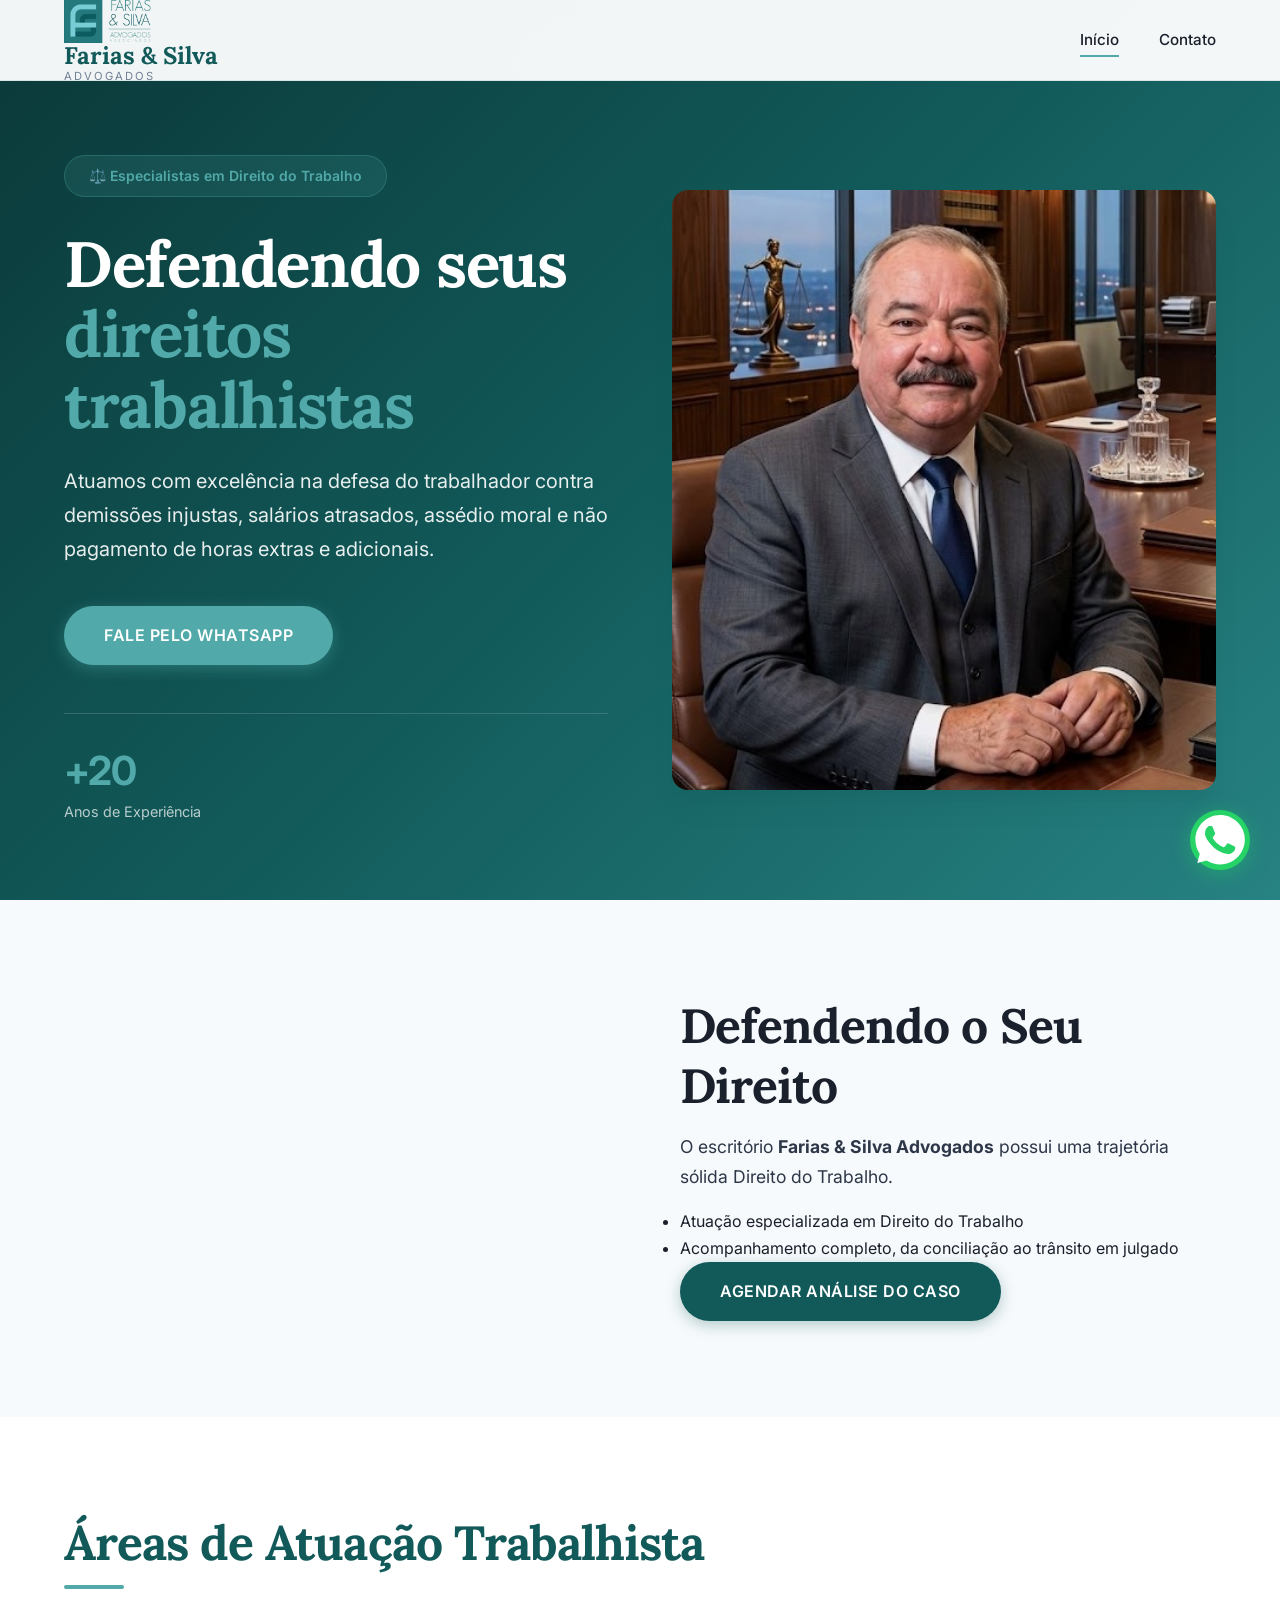
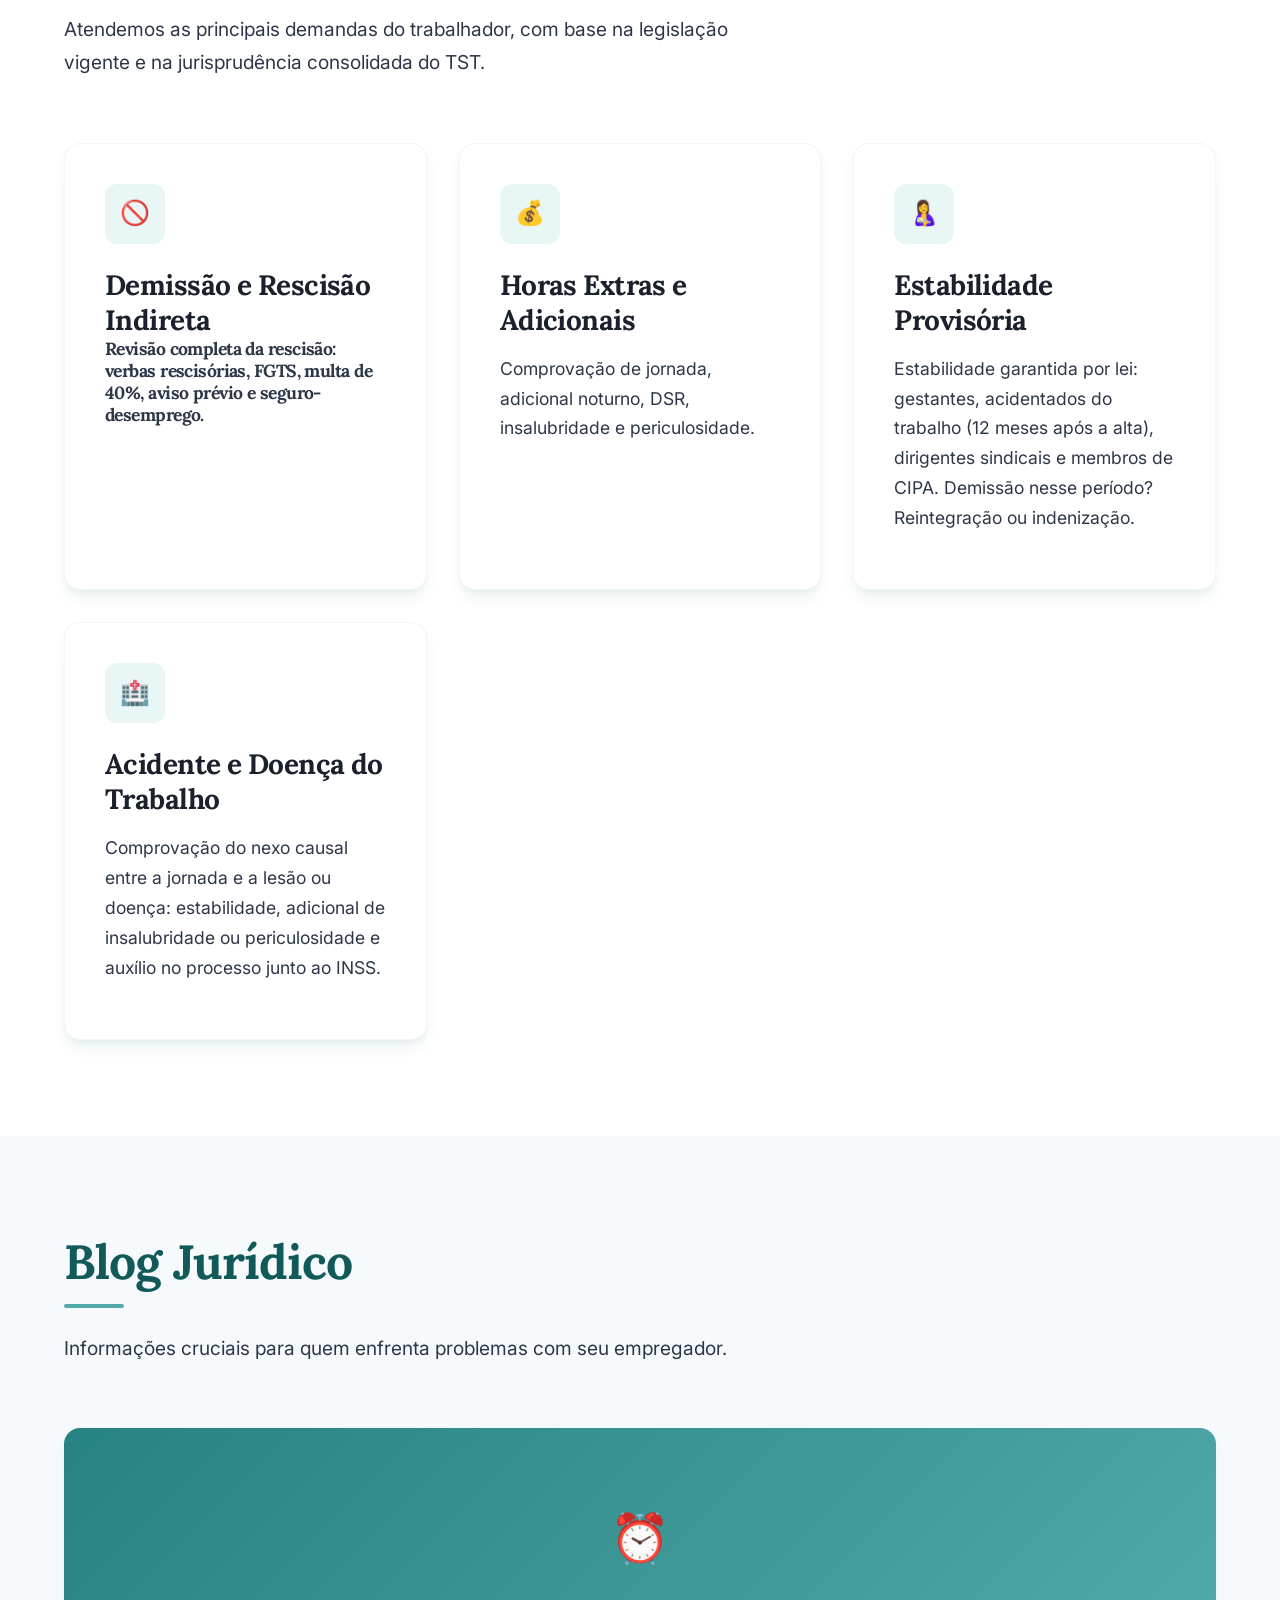
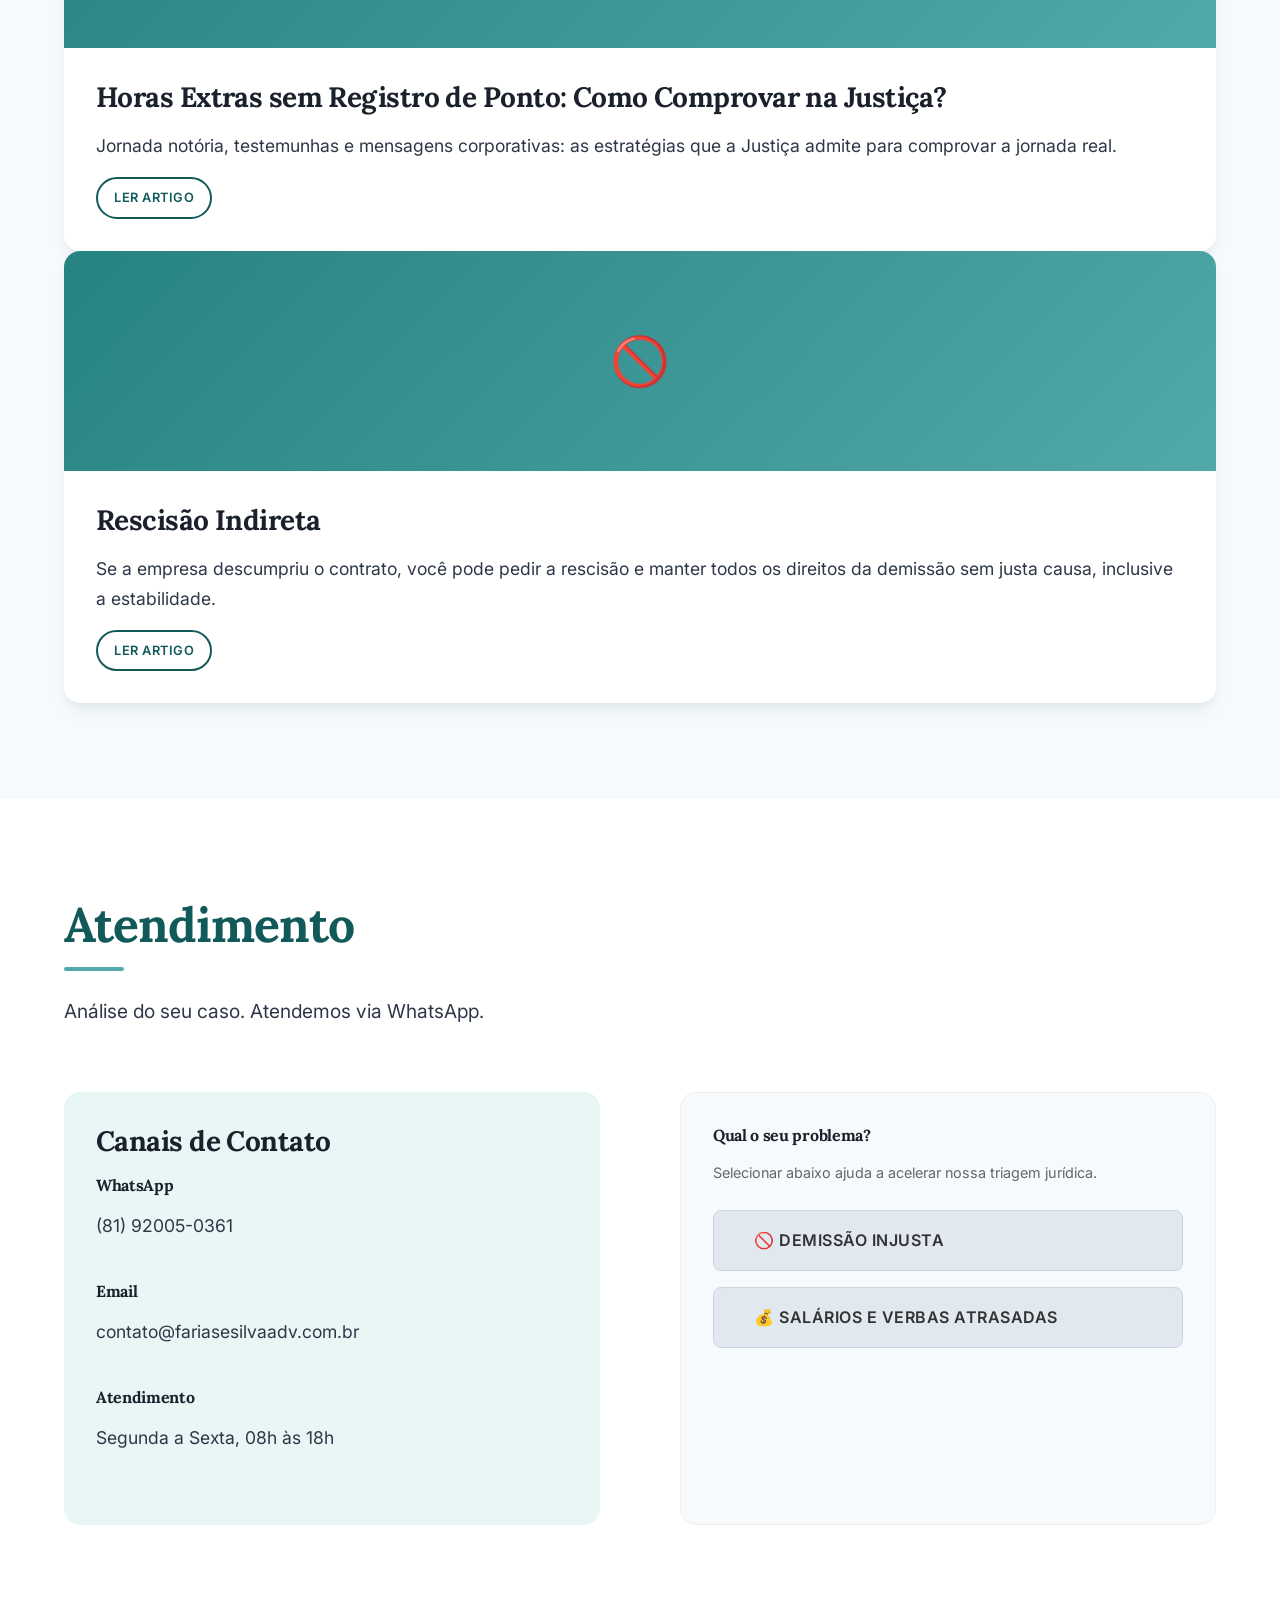
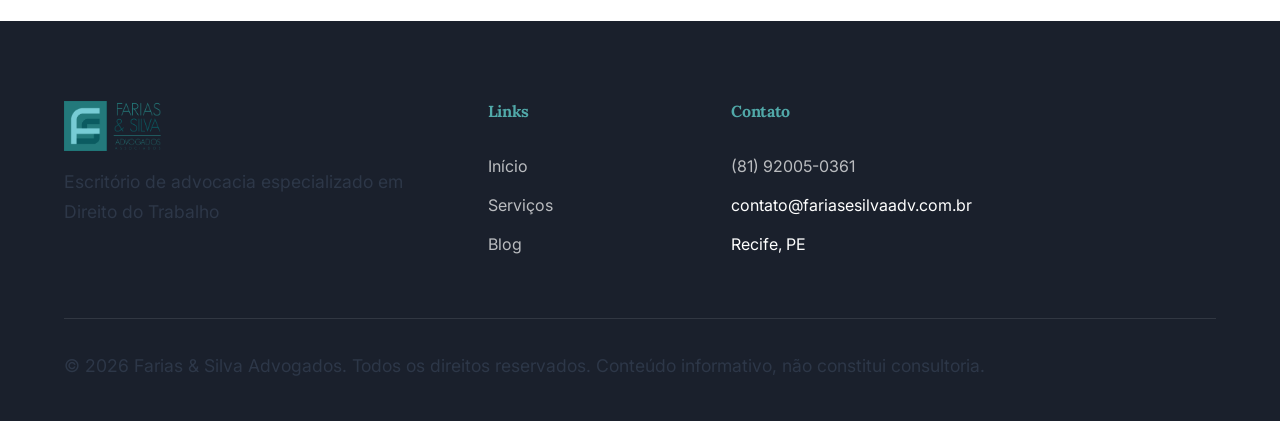
==== commit 526a6931: "Add files via upload" ====
--- a/index.html
+++ b/index.html
@@ -28,9 +28,9 @@
       "@type": "OfferCatalog",
       "name": "Serviços em Direito do Trabalho",
       "itemListElement": [
-        { "@type": "Offer", "itemOffered": { "@type": "Service", "name": "Demissão Injusta e Rescisão" } },
+        { "@type": "Offer", "itemOffered": { "@type": "Service", "name": "Demissão e Rescisão" } },
         { "@type": "Offer", "itemOffered": { "@type": "Service", "name": "Horas Extras e Adicionais" } },
-        { "@type": "Offer", "itemOffered": { "@type": "Service", "name": "Assédio Moral e Sexual" } }
+      
       ]
     }
   }
@@ -62,14 +62,14 @@
     <div class="container">
       <div class="hero-content fade-in">
         <span class="hero-badge">⚖️ Especialistas em Direito do Trabalho</span>
-        <h1>Defendendo seus <span class="highlight">direitos trabalhistas</span> contra abusos do empregador</h1>
+        <h1>Defendendo seus <span class="highlight">direitos trabalhistas</span></h1>
         <p>Atuamos com excelência na defesa do trabalhador contra demissões injustas, salários atrasados, assédio moral e não pagamento de horas extras e adicionais.</p>
         <div class="hero-buttons">
           <a href="https://wa.me/5581920050361?text=Ol%C3%A1%2C%20Gostaria%20de%20Tirar%20Uma%20D%C3%BAvida!" class="btn btn-accent">Fale pelo WhatsApp</a>
         </div>
         <div class="hero-stats">
           <div class="stat-item"><h3>+20</h3><p>Anos de Experiência</p></div>
-          <div class="stat-item"><h3>+2000</h3><p>Ações Trabalhistas</p></div>
+         
         </div>
       </div>
       <div class="hero-image fade-in">
@@ -83,14 +83,12 @@
     <div class="container">
       <div class="about-grid">
         <div class="about-image fade-in">
-         <div class="experience-badge"><h3>+2.000</h3><p>Processos em Defesa do Trabalhador</p></div>
-        </div>
+         </div>
         <div class="about-content fade-in">
-          <h2>Defendendo o Trabalhador</h2>
-          <p>O escritório <strong>Farias & Silva Advogados</strong> possui uma trajetória sólida na luta contra os abusos cometidos por empregadores. Estamos ao lado de trabalhadores que foram demitidos injustamente, tiveram salários e verbas retidos, sofreram assédio moral ou adoeceram em função do trabalho.</p>
+          <h2>Defendendo o Seu Direito</h2>
+          <p>O escritório <strong>Farias & Silva Advogados</strong> possui uma trajetória sólida Direito do Trabalho.</p>
           <ul class="about-features">
-            <li>Atuação especializada na CLT e na Súmula 4 do TST (prova testemunhal)</li>
-            <li>Estratégias ágeis para obtenção de tutelas de urgência e depósitos judiciais</li>
+            <li>Atuação especializada em Direito do Trabalho</li>
             <li>Acompanhamento completo, da conciliação ao trânsito em julgado</li>
           </ul>
           <a href="#contato" class="btn btn-primary">Agendar Análise do Caso</a>
@@ -104,25 +102,20 @@
     <div class="container">
       <div class="section-header fade-in">
         <h2>Áreas de Atuação Trabalhista</h2>
-        <p>Atendemos as principais demandas do trabalhador, com base na legislação vigente e na jurisprudência consolidada do TST e do STF.</p>
+        <p>Atendemos as principais demandas do trabalhador, com base na legislação vigente e na jurisprudência consolidada do TST.</p>
       </div>
       <div class="services-grid">
         <article class="service-card fade-in">
           <div class="service-icon">🚫</div>
-          <h3>Demissão Injusta e Rescisão</h3>
-          <p>Revisão completa da rescisão: verbas rescisórias, FGTS, multa de 40%, aviso prévio e seguro-desemprego. Quando a demissão é injusta, buscamos a rescisão indireta com estabilidade.</p>
+          <h3>Demissão e Rescisão Indireta
+          <p>Revisão completa da rescisão: verbas rescisórias, FGTS, multa de 40%, aviso prévio e seguro-desemprego.</p>
         </article>
         <article class="service-card fade-in">
           <div class="service-icon">💰</div>
           <h3>Horas Extras e Adicionais</h3>
-          <p>Comprovação de jornada notória (sem registro de ponto), adicional noturno, DSR, insalubridade e periculosidade. Recupere valores não pagos dos últimos 5 anos.</p>
+          <p>Comprovação de jornada, adicional noturno, DSR, insalubridade e periculosidade.</p>
         </article>
-        <article class="service-card fade-in">
-          <div class="service-icon">⚖️</div>
-          <h3>Assédio Moral e Sexual</h3>
-          <p>Defesa contra humilhações públicas, gritos, metas impossíveis e isolamento deliberado. Conseguimos indenização por dano moral e, em casos graves, a reintegração ao emprego.</p>
-        </article>
-        <article class="service-card fade-in">
+          <article class="service-card fade-in">
           <div class="service-icon">🤱</div>
           <h3>Estabilidade Provisória</h3>
           <p>Estabilidade garantida por lei: gestantes, acidentados do trabalho (12 meses após a alta), dirigentes sindicais e membros de CIPA. Demissão nesse período? Reintegração ou indenização.</p>
@@ -132,12 +125,7 @@
           <h3>Acidente e Doença do Trabalho</h3>
           <p>Comprovação do nexo causal entre a jornada e a lesão ou doença: estabilidade, adicional de insalubridade ou periculosidade e auxílio no processo junto ao INSS.</p>
         </article>
-        <article class="service-card fade-in">
-          <div class="service-icon">⚡</div>
-          <h3>Tutelas de Urgência</h3>
-          <p>Pedidos de antecipação de tutela para garantir salários, depósitos judiciais e a continuidade do contrato durante o processo, evitando o desgaste financeiro da demora.</p>
-        </article>
-      </div>
+        </div>
     </div>
   </section>
 
@@ -150,22 +138,14 @@
           <div class="blog-image">⏰</div>
           <div class="blog-content">
             <h3><a href="blog-post.html">Horas Extras sem Registro de Ponto: Como Comprovar na Justiça?</a></h3>
-            <p>Jornada notória, testemunhas e mensagens corporativas: as estratégias que a Justiça admite para comprovar a jornada real e receber até 5 anos de valores.</p>
+            <p>Jornada notória, testemunhas e mensagens corporativas: as estratégias que a Justiça admite para comprovar a jornada real.</p>
             <a href="blog-post.html" class="btn btn-outline" style="padding: 0.5rem 1rem; font-size: 0.8rem;">Ler Artigo</a>
           </div>
         </article>
-        <article class="blog-card fade-in">
-          <div class="blog-image">⚖️</div>
-          <div class="blog-content">
-            <h3><a href="blog-post.html">Assédio Moral e Metas Abusivas: Sinais e Como Reagir</a></h3>
-            <p>Reconheça os padrões de constrangimento no ambiente de trabalho e entenda como a Justiça condena empresas a indenizar o trabalhador.</p>
-            <a href="blog-post.html" class="btn btn-outline" style="padding: 0.5rem 1rem; font-size: 0.8rem;">Ler Artigo</a>
-          </div>
-        </article>
-        <article class="blog-card fade-in">
+          <article class="blog-card fade-in">
           <div class="blog-image">🚫</div>
           <div class="blog-content">
-            <h3><a href="blog-post.html">Rescisão Indireta: A "Demissão" do Empregador</a></h3>
+            <h3><a href="blog-post.html">Rescisão Indireta</a></h3>
             <p>Se a empresa descumpriu o contrato, você pode pedir a rescisão e manter todos os direitos da demissão sem justa causa, inclusive a estabilidade.</p>
             <a href="blog-post.html" class="btn btn-outline" style="padding: 0.5rem 1rem; font-size: 0.8rem;">Ler Artigo</a>
           </div>
@@ -177,11 +157,11 @@
   <!-- Contact Section (Número Atualizado) -->
   <section id="contato" class="contact section">
     <div class="container">
-      <div class="section-header fade-in"><h2>Atendimento Imediato</h2><p>Análise gratuita do seu caso. Atendemos via WhatsApp com prioridade para casos urgentes.</p></div>
+      <div class="section-header fade-in"><h2>Atendimento </h2><p>Análise do seu caso. Atendemos via WhatsApp.</p></div>
       <div class="contact-grid">
         <div class="contact-info fade-in">
           <h3>Canais de Contato</h3>
-          <div class="contact-item"><div><h4>WhatsApp Prioridade</h4><p><a href="tel:+5581920050361">(81) 92005-0361</a></p></div></div>
+          <div class="contact-item"><div><h4>WhatsApp</h4><p><a href="tel:+5581920050361">(81) 92005-0361</a></p></div></div>
           <div class="contact-item"><div><h4>Email</h4><p>contato@fariasesilvaadv.com.br</p></div></div>
           <div class="contact-item"><div><h4>Atendimento</h4><p>Segunda a Sexta, 08h às 18h</p></div></div>
         </div>
@@ -191,8 +171,7 @@
           <div style="margin-top: 1.5rem; display: flex; flex-direction: column; gap: 1rem;">
             <a href="https://wa.me/5581920050361?text=Ol%C3%A1%2C%20Gostaria%20de%20Tirar%20Uma%20D%C3%BAvida!" class="btn btn-primary" style="justify-content: flex-start; border-radius: 8px; background: #e2e8f0; color: #333; box-shadow: none; border: 1px solid #cbd5e0;">🚫 Demissão Injusta</a>
             <a href="https://wa.me/5581920050361?text=Ol%C3%A1%2C%20Gostaria%20de%20Tirar%20Uma%20D%C3%BAvida!" class="btn btn-primary" style="justify-content: flex-start; border-radius: 8px; background: #e2e8f0; color: #333; box-shadow: none; border: 1px solid #cbd5e0;">💰 Salários e Verbas Atrasadas</a>
-            <a href="https://wa.me/5581920050361?text=Ol%C3%A1%2C%20Gostaria%20de%20Tirar%20Uma%20D%C3%BAvida!" class="btn btn-primary" style="justify-content: flex-start; border-radius: 8px; background: #e2e8f0; color: #333; box-shadow: none; border: 1px solid #cbd5e0;">⚖️ Assédio no Trabalho</a>
-          </div>
+                     </div>
         </div>
       </div>
     </div>
@@ -203,7 +182,7 @@
       <div class="footer-grid">
         <div class="footer-brand">
           <img src="assets/images/logomarca.png" alt="Farias & Silva" style="height:50px; margin-bottom: 1rem;">
-          <p>Escritório de advocacia especializado na defesa do trabalhador contra abusos cometidos por empregadores.</p>
+          <p>Escritório de advocacia especializado em Direito do Trabalho
         </div>
         <div class="footer-links"><h4>Links</h4><ul><li><a href="#inicio">Início</a></li><li><a href="#servicos">Serviços</a></li><li><a href="#blog">Blog</a></li></ul></div>
         <div class="footer-links"><h4>Contato</h4><ul><li><a href="tel:+5581920050361">(81) 92005-0361</a></li><li>contato@fariasesilvaadv.com.br</li><li>Recife, PE</li></ul></div>
